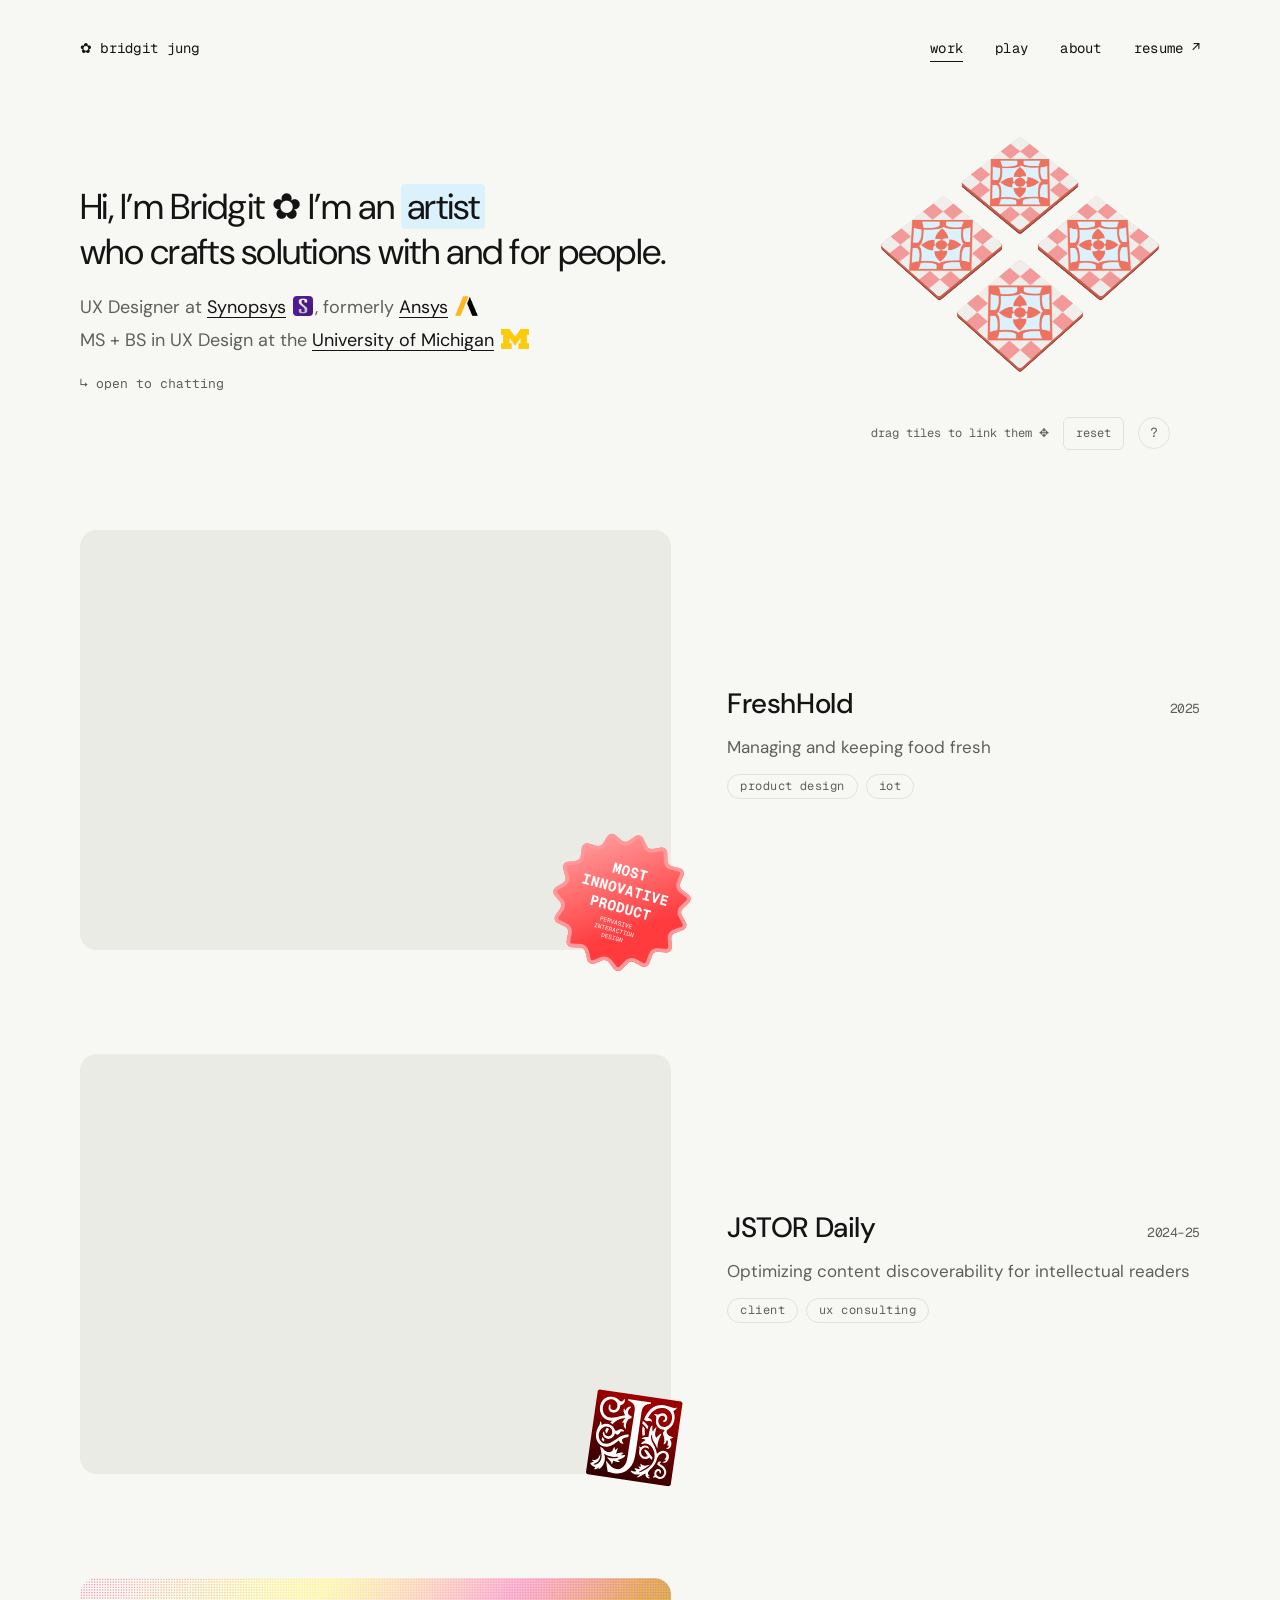
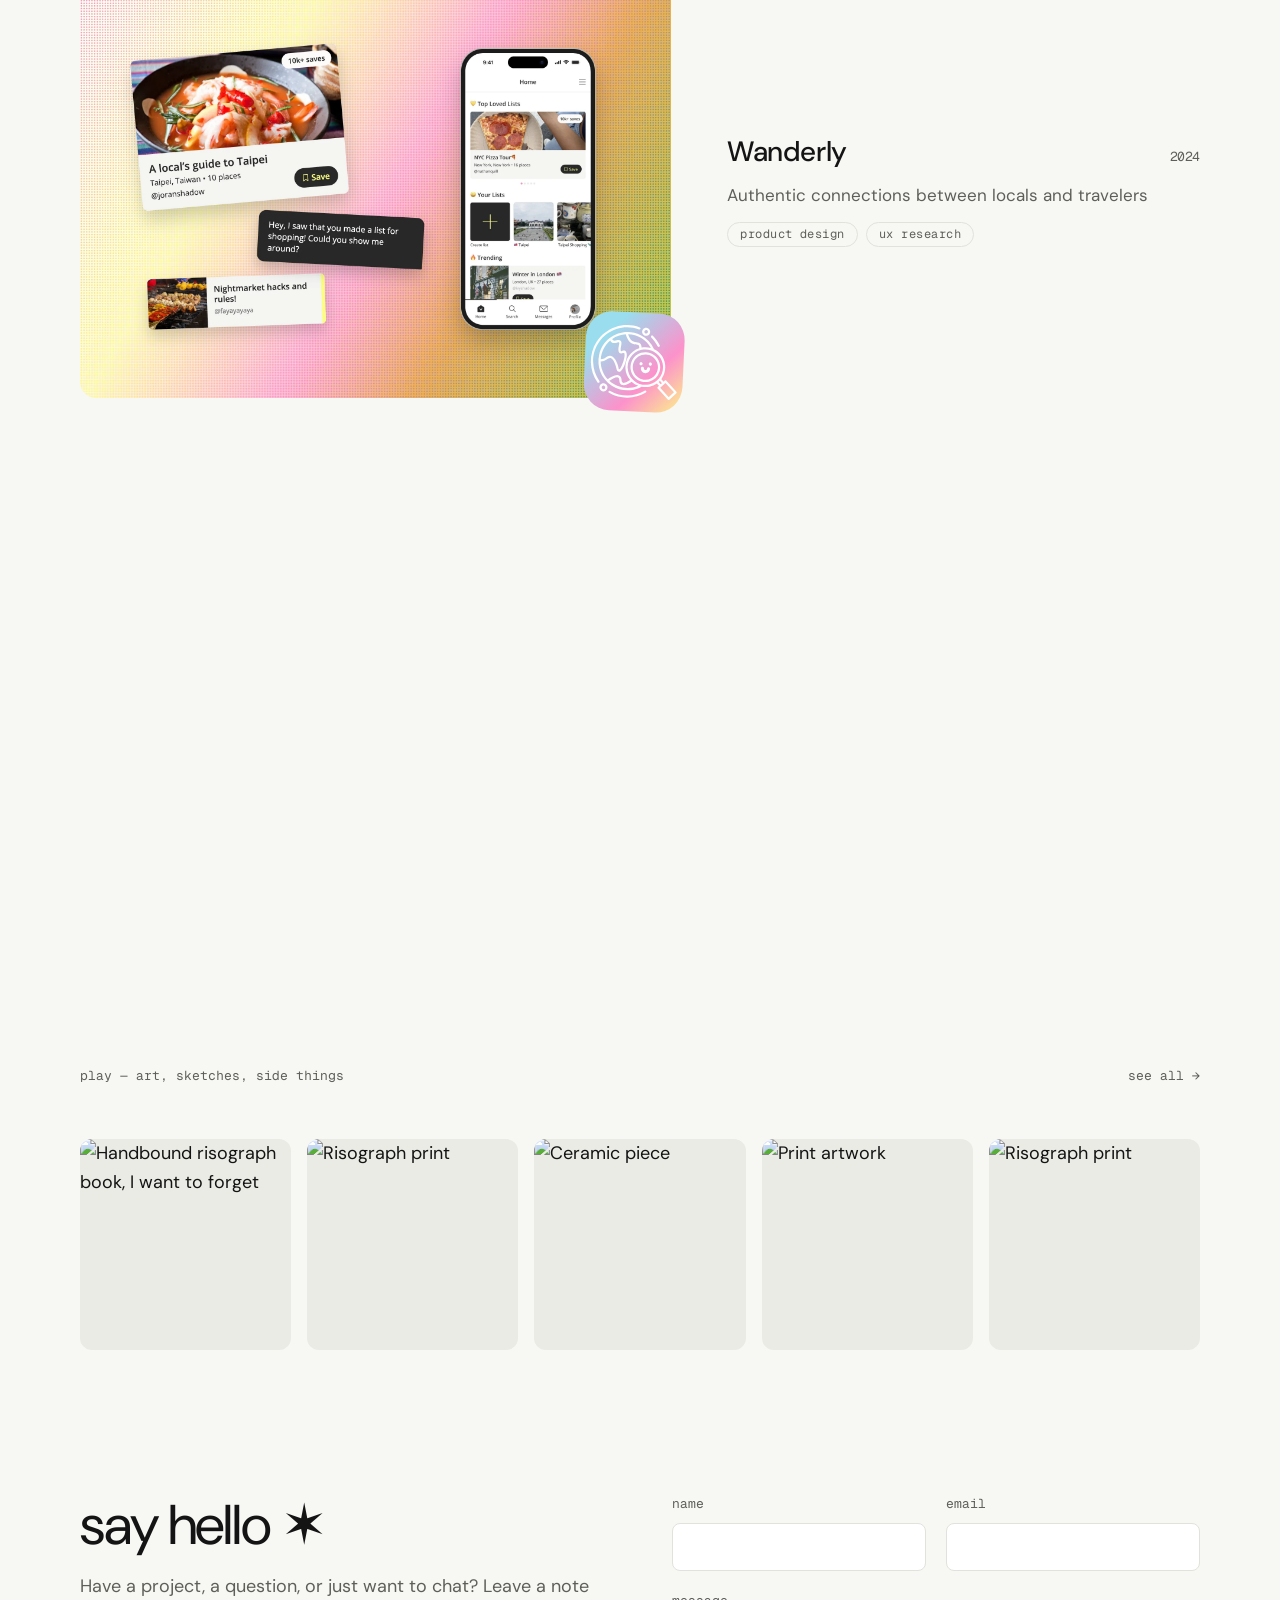
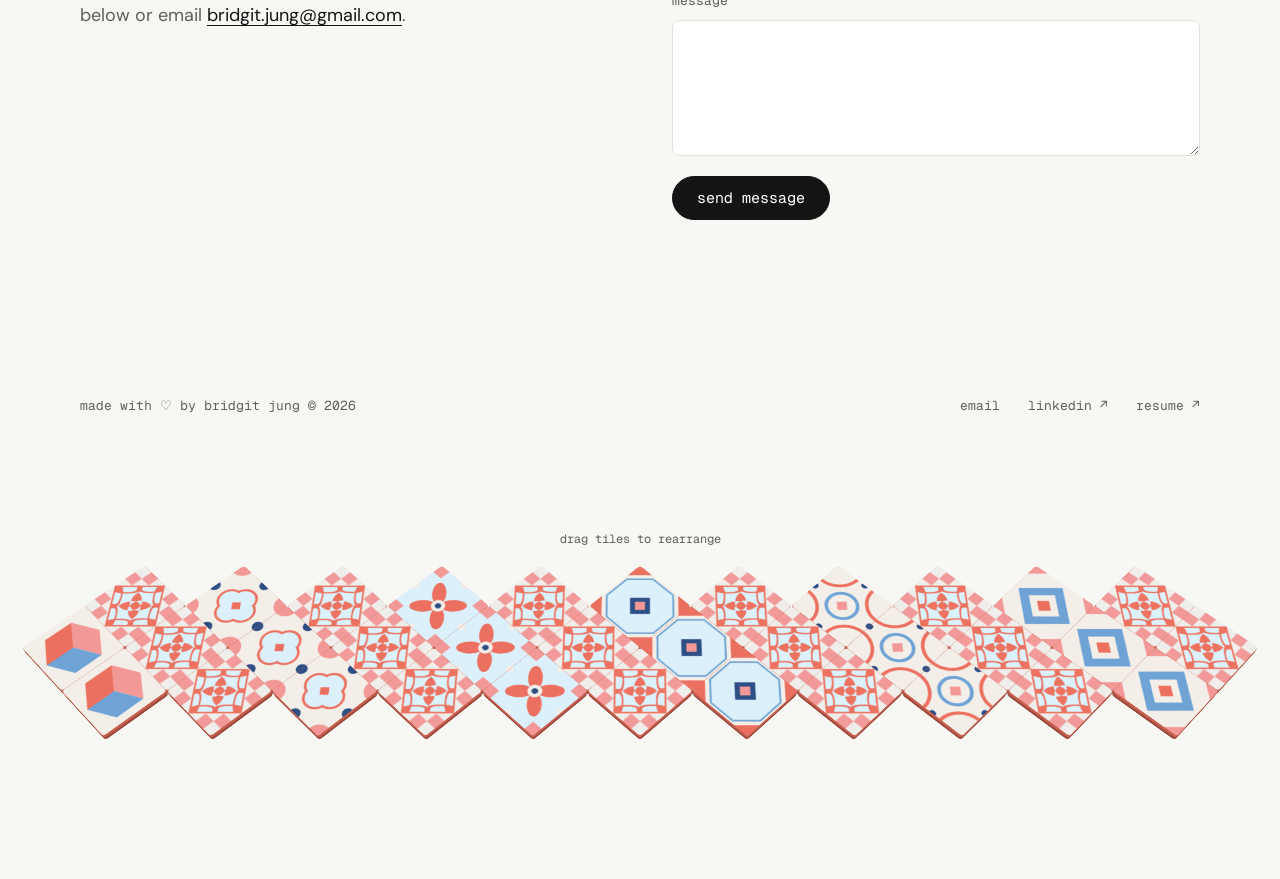
==== index.html @ f3e96038 "Put the name and role on one intro line Wider text column so "Hi, I'm Bridgit ✿ I'm a [role]" and th" ====
<!DOCTYPE html>
<html lang="en">
<head>
  <meta charset="UTF-8" />
  <meta name="viewport" content="width=device-width, initial-scale=1.0" />
  <title>bridgit jung ✶⋆.˚</title>
  <meta name="description" content="Portfolio of Bridgit Jung, a product designer crafting solutions with and for people. Currently a UX Designer at Synopsys." />
  <link rel="preconnect" href="https://fonts.googleapis.com" />
  <link rel="preconnect" href="https://fonts.gstatic.com" crossorigin />
  <link href="https://fonts.googleapis.com/css2?family=DM+Sans:wght@400;500;700&family=Geist+Mono:wght@400;600&display=swap" rel="stylesheet" />
  <link rel="stylesheet" href="css/style.css" />
  <link rel="icon" type="image/png" href="assets/tiles/logo-tile.png" />
  <link rel="apple-touch-icon" href="assets/brand/apple-touch-icon.png" />
  <link rel="canonical" href="https://bridgitjung.me/" />
  <meta name="author" content="Bridgit Jung" />
  <meta property="og:type" content="website" />
  <meta property="og:site_name" content="Bridgit Jung" />
  <meta property="og:title" content="bridgit jung ✶⋆.˚" />
  <meta property="og:description" content="Portfolio of Bridgit Jung, a product designer crafting solutions with and for people. Currently a UX Designer at Synopsys." />
  <meta property="og:url" content="https://bridgitjung.me/" />
  <meta property="og:image" content="https://bridgitjung.me/assets/brand/og-image.png" />
  <meta property="og:image:width" content="1200" />
  <meta property="og:image:height" content="630" />
  <meta property="og:image:alt" content="bridgit jung — product designer crafting solutions with and for people" />
  <meta name="twitter:card" content="summary_large_image" />
  <meta name="twitter:title" content="bridgit jung ✶⋆.˚" />
  <meta name="twitter:description" content="Portfolio of Bridgit Jung, a product designer crafting solutions with and for people. Currently a UX Designer at Synopsys." />
  <meta name="twitter:image" content="https://bridgitjung.me/assets/brand/og-image.png" />
  <script type="application/ld+json">
  {"@context":"https://schema.org","@type":"Person","name":"Bridgit Jung","url":"https://bridgitjung.me/","jobTitle":"UX Designer","worksFor":{"@type":"Organization","name":"Synopsys"},"alumniOf":{"@type":"CollegeOrUniversity","name":"University of Michigan School of Information"},"image":"https://bridgitjung.me/assets/brand/og-image.png","sameAs":["https://www.linkedin.com/in/bridgit-jung"]}
  </script>
</head>
<body>

  <header class="topbar">
    <a class="brand" href="index.html" aria-label="bridgit jung, home">
      <span aria-hidden="true">✿</span>
      <span>bridgit jung</span>
    </a>
    <nav class="topnav" aria-label="Main">
      <a href="index.html" aria-current="page">work</a>
      <a href="art.html">play</a>
      <a href="about.html">about</a>
      <a href="https://drive.google.com/file/d/1Nah2J1dNrO1BNFZ-xkhOoM-00jr4Ef2p/view?usp=sharing" target="_blank" rel="noopener">resume ↗</a>
    </nav>
  </header>

  <main id="top">
    <!-- Hero -->
    <header class="hero">
      <div class="hero-text">
        <h1 class="hero-intro">Hi, I’m Bridgit <span aria-hidden="true">✿</span> <br class="br-narrow" />I’m <span class="role-article" aria-hidden="true">a</span> <mark class="role" aria-hidden="true" data-roles="product designer|artist|systems thinker|collaborator|problem solver"><span class="role-word">product designer</span></mark><span class="sr-only">a product designer, artist, systems thinker, collaborator and problem solver</span><br />who crafts solutions with and for people.</h1>
        <ul class="hero-meta">
          <li>UX Designer at <a href="https://www.synopsys.com/" target="_blank" rel="noopener">Synopsys</a> <img class="logo" src="assets/logos/synopsys.png" alt="" width="20" height="20" />, <span class="nowrap">formerly <a href="https://www.ansys.com/" target="_blank" rel="noopener">Ansys</a> <img class="logo" src="assets/logos/ansys.png" alt="" width="23" height="20" /></span></li>
          <li>MS + BS in UX Design at the <a href="https://www.si.umich.edu/" target="_blank" rel="noopener">University of Michigan</a> <img class="logo" src="assets/logos/umich.png" alt="" width="28" height="20" /></li>
        </ul>
        <p class="hero-status">↳ open to chatting</p>
      </div>
      <div class="tile-play"></div>
    </header>

    <!-- Projects -->
    <section class="projects" aria-label="Selected work">

      <article class="project">
        <div class="project-figure">
        <a class="project-media" href="freshhold.html">
          <video src="assets/freshhold/freshholdcover.mp4" autoplay loop muted playsinline aria-label="FreshHold smart container with a touchscreen display"></video>
        </a>
        <img class="sticker sticker-br sticker-lg" style="--rot: 8deg" src="assets/stickers/sticker-freshhold.svg" alt="Most Innovative Product — Pervasive Interaction Design award badge" loading="lazy" />
        </div>
        <div class="project-info">
          <h2><a class="accent" href="freshhold.html">FreshHold</a> <span class="year">2025</span></h2>
          <p>Managing and keeping food fresh</p>
          <ul class="tags">
            <li>Product Design</li>
            <li>IoT</li>
          </ul>
        </div>
      </article>

      <article class="project">
        <div class="project-figure">
        <a class="project-media" href="jstor.html">
          <video src="assets/jstor/jstorcover.mp4" autoplay loop muted playsinline aria-label="JSTOR Daily redesign shown in a browser window"></video>
        </a>
        <img class="sticker sticker-br" style="--rot: -8deg" src="assets/stickers/sticker-jstor.svg" alt="JSTOR ornamental J logo" loading="lazy" />
        </div>
        <div class="project-info">
          <h2><a class="accent" href="jstor.html">JSTOR Daily</a> <span class="year">2024–25</span></h2>
          <p>Optimizing content discoverability for intellectual readers</p>
          <ul class="tags">
            <li>Client</li>
            <li>UX Consulting</li>
          </ul>
        </div>
      </article>

      <article class="project">
        <div class="project-figure">
        <a class="project-media" href="wanderly.html">
          <img src="assets/wanderly/wanderly-cover.webp" alt="Wanderly list card, message, and travel tip beside the app's home screen" loading="lazy" />
        </a>
        <img class="sticker sticker-br" style="--rot: -7deg" src="assets/stickers/sticker-wanderly.svg" alt="Wanderly globe and magnifier logo sticker" loading="lazy" />
        </div>
        <div class="project-info">
          <h2><a class="accent" href="wanderly.html">Wanderly</a> <span class="year">2024</span></h2>
          <p>Authentic connections between locals and travelers</p>
          <ul class="tags">
            <li>Product Design</li>
            <li>UX Research</li>
          </ul>
        </div>
      </article>

      <article class="project">
        <div class="project-figure">
          <div class="project-media static">
            <video src="assets/discovery/discoverycover.mp4" autoplay loop muted playsinline aria-label="Blurred preview of Ansys Discovery work in progress, showing a 3D part in the modeling workspace"></video>
          </div>
          <img class="sticker sticker-br" style="--rot: -6deg" src="assets/stickers/ansys-discovery-logo.png" alt="Ansys Discovery logo" loading="lazy" />
        </div>
        <div class="project-info">
          <h2>Ansys Discovery <span class="year">ongoing</span></h2>
          <p>Work in progress</p>
          <ul class="tags">
            <li>Enterprise Software</li>
            <li>UX Design</li>
          </ul>
        </div>
      </article>

    </section>

    <!-- Play -->
    <section class="play-strip" aria-label="Play">
      <div class="section-label"><span>play — art, sketches, side things</span><a href="art.html">see all →</a></div>
      <div class="play-grid">
        <a href="art.html"><img src="https://framerusercontent.com/images/RUN0QX4V3V48R9xVAvgjMKW0.jpg?width=600" alt="Handbound risograph book, I want to forget" loading="lazy" /></a>
        <a href="art.html"><img src="https://framerusercontent.com/images/zewILJ3ErnZmswTleV10Zdttts.jpg?width=600" alt="Risograph print" loading="lazy" /></a>
        <a href="art.html"><img src="https://framerusercontent.com/images/HawdXrf36toVXe4uwcaDJMqe4.jpg?width=600" alt="Ceramic piece" loading="lazy" /></a>
        <a href="art.html"><img src="https://framerusercontent.com/images/3LRQ6t9y2aapGHGicwl1HkG38.jpg?width=600" alt="Print artwork" loading="lazy" /></a>
        <a href="art.html"><img src="https://framerusercontent.com/images/QD5bG6ibtIuneo3hWh0TrEDIcA.jpg?width=600" alt="Risograph print" loading="lazy" /></a>
      </div>
    </section>

    <!-- Contact -->
    <section class="contact" id="contact" aria-label="Contact">
      <h2 class="contact-title accent">say hello ✶</h2>
      <p class="contact-sub">Have a project, a question, or just want to chat? Leave a note below or email <a class="accent" href="mailto:bridgit.jung@gmail.com">bridgit.jung@gmail.com</a>.</p>
      <form id="contact-form" novalidate>
        <div class="field-row">
          <label>
            name
            <input type="text" name="name" required autocomplete="name" />
          </label>
          <label>
            email
            <input type="email" name="email" required autocomplete="email" />
          </label>
        </div>
        <label>
          message
          <textarea name="message" rows="5" required></textarea>
        </label>
        <button type="submit" id="contact-submit">send message</button>
        <p class="form-status" id="form-status" role="status" aria-live="polite"></p>
      </form>
    </section>

    <footer class="site-footer">
      <p>made with ♡ by bridgit jung © 2026</p>
      <p class="footer-links"><a href="mailto:bridgit.jung@gmail.com">email</a><a href="https://www.linkedin.com/in/bridgit-jung" target="_blank" rel="noopener">linkedin ↗</a><a href="https://drive.google.com/file/d/1Nah2J1dNrO1BNFZ-xkhOoM-00jr4Ef2p/view?usp=sharing" target="_blank" rel="noopener">resume ↗</a></p>
    </footer>
  </main>

  <div class="tile-floor" aria-hidden="true"></div>

  <script src="js/config.js"></script>
  <script src="js/reveal.js"></script>
  <script src="js/main.js"></script>
  <script src="js/backtotop.js"></script>
  <script src="js/navline.js"></script>
  <script src="js/tiles.js"></script>
  <script defer src="/_vercel/insights/script.js"></script>
</body>
</html>
---- css/style.css ----
/* ---- tokens ---- */
:root {
  --bg: #f7f7f4;
  --text: #141414;
  --muted: #5f5f5a;
  --line: #e2e2dc;
  --card: #ebebe5;
  --accent: #dbf2fc;      /* highlight fill */
  --coral: #ec7060;
  --coral-dk: #c9604f;
  --coral-dkr: #9e4a3e;
  --mono: "Geist Mono", ui-monospace, monospace;
  --sans: "DM Sans", system-ui, sans-serif;
  --page: 1200px;
}

* { box-sizing: border-box; }

html { scroll-behavior: smooth; }
@media (prefers-reduced-motion: reduce) {
  html { scroll-behavior: auto; }
  .reveal { transition: none !important; transform: none !important; opacity: 1 !important; }
  body, .sticker.pop { animation: none !important; }
  .tile-btn, .floor-btn, .floor-btn img { transition: none !important; }
}

@keyframes page-fade-in { from { opacity: 0; } to { opacity: 1; } }

body {
  margin: 0;
  position: relative;
  animation: page-fade-in 0.6s ease;
  background: var(--bg);
  color: var(--text);
  font-family: var(--sans);
  font-size: 18px;
  line-height: 1.6;
  -webkit-font-smoothing: antialiased;
  overflow-x: hidden;
}

a { color: inherit; text-decoration: none; }
a:hover { opacity: 0.65; }
.accent { color: var(--text); }
a.accent { text-decoration: underline; text-decoration-thickness: 1px; text-underline-offset: 4px; }
.semibold { font-weight: 600; }
.sparkle { color: var(--muted); }
mark { background: var(--accent); color: var(--text); padding: 0 6px; border-radius: 4px; }

:focus-visible {
  outline: 2px solid var(--coral-dk);
  outline-offset: 3px;
  border-radius: 2px;
}

/* ---- top bar ---- */
.topbar {
  max-width: var(--page);
  margin: 0 auto;
  padding: 0 40px;
  min-height: 96px;
  display: flex;
  align-items: center;
  justify-content: space-between;
  gap: 16px 32px;
  flex-wrap: wrap;
  font-family: var(--mono);
  font-size: 14px;
  letter-spacing: 0.02em;
  position: relative;
  z-index: 10;
}
.brand { display: flex; align-items: center; gap: 8px; }
.brand:hover { opacity: 1; }
.topnav { display: flex; gap: 32px; flex-wrap: wrap; position: relative; }
.topnav a[aria-current="page"] { text-decoration: underline; text-underline-offset: 4px; }
/* js/navline.js swaps the underline for a line that slides between pages */
.topnav.has-line a[aria-current="page"] { text-decoration: none; }
.nav-line { position: absolute; left: 0; top: 0; height: 1px; background: currentColor; pointer-events: none; }
.nav-line.slide { transition: transform 0.5s cubic-bezier(0.65, 0, 0.35, 1), width 0.5s cubic-bezier(0.65, 0, 0.35, 1); }

/* ---- layout ---- */
main {
  max-width: var(--page);
  margin: 0 auto;
  padding: 0 40px;
}

.section-label {
  display: flex;
  justify-content: space-between;
  align-items: baseline;
  gap: 16px;
  padding-bottom: 20px;
  font-family: var(--mono);
  font-size: 13px;
  color: var(--muted);
}

/* ---- hero ---- */
.hero {
  padding: 32px 0 56px;
  display: flex;
  align-items: center;
  justify-content: space-between;
  gap: 48px;
}
.hero-text { display: flex; flex-direction: column; gap: 20px; max-width: 720px; }
/* break the intro after the name only where its first line can't fit */
.br-narrow { display: none; }
@media (max-width: 1240px) { .br-narrow { display: inline; } }
.hero-intro {
  margin: 0;
  font-size: 36px;
  line-height: 1.25;
  font-weight: 400;
  letter-spacing: -0.02em;
}
/* rotating role in the intro (js/main.js) */
.hero-intro .role {
  display: inline-block;
  white-space: nowrap;
  vertical-align: bottom;
  transition: width 0.35s ease;
}
.role-word { display: inline-block; transition: opacity 0.25s ease, transform 0.25s ease; }
.role-word.out { opacity: 0; transform: translateY(-0.3em); }
.role-word.in { opacity: 0; transform: translateY(0.3em); transition: none; }
.sr-only {
  position: absolute;
  width: 1px;
  height: 1px;
  margin: -1px;
  overflow: hidden;
  clip: rect(0 0 0 0);
  white-space: nowrap;
}
.hero-meta { list-style: none; margin: 0; padding: 0; display: flex; flex-direction: column; gap: 6px; font-size: 18px; line-height: 1.5; color: var(--muted); }
.hero-meta .logo { display: inline-block; height: 20px; width: auto; vertical-align: -3px; margin: 0 2px; }
.hero-meta img[src*="synopsys"] { border-radius: 4px; }
.hero-meta .nowrap { white-space: nowrap; }
.hero-meta a { color: var(--text); text-decoration: underline; text-decoration-thickness: 1px; text-underline-offset: 4px; }
.hero-status { margin: 0; font-family: var(--mono); font-size: 13px; color: var(--muted); }

/* ---- projects ---- */
.projects {
  padding-top: 24px;
  display: grid;
  grid-template-columns: 1fr;
  gap: 104px;
}
/* each case study owns a full row: cover on the left, text alongside it */
.project {
  display: grid;
  grid-template-columns: minmax(0, 1.25fr) minmax(0, 1fr);
  gap: 56px;
  align-items: center;
}
.project-figure { position: relative; }
.project-media {
  display: block;
  border-radius: 16px;
  overflow: hidden;
  background: var(--card);
  /* clip-path, not just overflow, so the video layer can't bleed black edges during the hover zoom */
  clip-path: inset(0 round 16px);
  transition: transform 0.35s ease;
}
.project-media:hover { transform: scale(1.02); opacity: 1; }
.project-media img,
.project-media video {
  display: block;
  width: 100%;
  aspect-ratio: 674 / 479;
  object-fit: cover;
  background: var(--card);
}
.project-info { display: flex; flex-direction: column; gap: 8px; }
.project-info h2 {
  margin: 0;
  display: flex;
  justify-content: space-between;
  align-items: baseline;
  gap: 16px;
  font-size: 28px;
  font-weight: 500;
  letter-spacing: -0.015em;
}
.project-info h2 a.accent { color: var(--text); text-decoration: none; }
.project-info h2 a.accent:hover { text-decoration: underline; }
.year { font-family: var(--mono); font-size: 13px; font-weight: 400; color: var(--muted); }
.project-info p { margin: 0; font-size: 17px; color: var(--muted); }

.tags {
  list-style: none;
  display: flex;
  flex-wrap: wrap;
  gap: 8px;
  margin: 4px 0 0;
  padding: 0;
  font-family: var(--mono);
  font-size: 12px;
  letter-spacing: 0.04em;
  color: var(--muted);
  text-transform: lowercase;
}
.tags li { border: 1px solid var(--line); border-radius: 24px; padding: 2px 12px; white-space: nowrap; }

/* cover without a case study link (Ansys Discovery) */
.project-media.static:hover { transform: none; }

/* ---- play strip (home) ---- */
.play-strip { padding-top: 144px; display: flex; flex-direction: column; gap: 32px; }
.play-grid { display: grid; grid-template-columns: repeat(5, minmax(0, 1fr)); gap: 16px; }
.play-grid a { display: block; border-radius: 12px; overflow: hidden; background: var(--card); }
.play-grid img { display: block; width: 100%; aspect-ratio: 1 / 1; object-fit: cover; transition: transform 0.35s ease; }
.play-grid a:hover { opacity: 1; }
.play-grid a:hover img { transform: scale(1.05); }

/* ---- contact ---- */
.contact {
  margin-top: 144px;
  display: grid;
  grid-template-columns: minmax(0, 1fr) minmax(0, 1fr);
  grid-template-rows: auto 1fr;
  gap: 16px 64px;
  align-items: start;
}
.contact-title { margin: 0; font-size: 56px; font-weight: 400; letter-spacing: -0.02em; line-height: 1.1; }
.contact-title.accent { color: var(--text); }
.contact-sub { margin: 0; color: var(--muted); }
.contact-sub a { color: var(--text); }
#contact-form { grid-column: 2; grid-row: 1 / span 2; }
#contact-form label {
  display: flex;
  flex-direction: column;
  gap: 8px;
  font-family: var(--mono);
  font-size: 13px;
  color: var(--muted);
  margin-bottom: 20px;
  flex: 1;
}
.field-row { display: flex; gap: 20px; flex-wrap: wrap; }
#contact-form input,
#contact-form textarea {
  background: #fff;
  border: 1px solid var(--line);
  border-radius: 8px;
  color: var(--text);
  font-family: var(--sans);
  font-size: 17px;
  padding: 12px 14px;
  transition: border-color 0.2s ease;
}
#contact-form input:focus,
#contact-form textarea:focus { outline: none; border-color: var(--coral-dk); }
#contact-form textarea { resize: vertical; }
#contact-submit {
  font-family: var(--mono);
  font-size: 15px;
  color: #fff;
  background: var(--text);
  border: 1px solid var(--text);
  border-radius: 24px;
  padding: 10px 24px;
  min-height: 44px;
  cursor: pointer;
  transition: background 0.2s ease, color 0.2s ease;
}
#contact-submit:hover:not(:disabled) { background: transparent; color: var(--text); }
#contact-submit:disabled { opacity: 0.6; cursor: wait; }
.form-status { font-family: var(--mono); font-size: 14px; min-height: 1.4em; margin: 16px 0 0; }
.form-status.ok { color: #2f7a4f; }
.form-status.err { color: #b3261e; }

/* ---- footer ---- */
.site-footer {
  margin-top: 120px;
  padding: 20px 0 40px;
  display: flex;
  justify-content: space-between;
  gap: 12px 28px;
  flex-wrap: wrap;
  font-family: var(--mono);
  font-size: 13px;
  color: var(--muted);
}
.site-footer p { margin: 0; }
.footer-links { display: flex; gap: 28px; }

/* ---- slide-up reveal ---- */
.reveal { opacity: 0; transform: translateY(24px); }
.reveal.in { opacity: 1; transform: none; transition: opacity 0.8s ease, transform 0.8s ease; }

/* ================= tiles ================= */
/* draggable hero tiles */
.tile-play { flex-shrink: 0; width: 360px; display: flex; flex-direction: column; align-items: center; gap: 16px; }
.tile-stage-wrap { width: 500px; height: 500px; position: relative; }
.tile-stage { position: absolute; left: 0; top: 0; width: 500px; height: 500px; perspective: 1600px; transform-origin: 0 0; }
.tile-plane {
  position: absolute;
  left: 130px;
  top: 130px;
  width: 240px;
  height: 240px;
  transform-style: preserve-3d;
  transform: rotateX(34deg) rotateZ(45deg);
}
.tile-btn, .floor-btn {
  position: absolute;
  left: 0;
  top: 0;
  padding: 0;
  border: 0;
  background: transparent;
  touch-action: none;
  transform-style: preserve-3d;
  cursor: grab;
}
.tile-btn { width: 120px; height: 120px; transition: transform 0.35s cubic-bezier(0.34, 1.3, 0.64, 1); }
.tile-btn.dragging { transition: none; cursor: grabbing; }
.tile-layer { position: absolute; inset: 0; border-radius: 4px; background: var(--coral-dk); }
.tile-layer.dk { background: var(--coral-dkr); }
.tile-face { position: absolute; inset: 0; width: 100%; height: 100%; display: block; border-radius: 4px; pointer-events: none; }
.tile-ghost {
  position: absolute;
  left: 0;
  top: 0;
  width: 120px;
  height: 120px;
  border: 2px dashed var(--coral);
  border-radius: 4px;
  background: rgba(236, 112, 96, 0.08);
  display: none;
}
.tile-ghost.on { display: block; }
.tile-hint { display: flex; gap: 14px; align-items: center; white-space: nowrap; font-family: var(--mono); font-size: 12px; color: var(--muted); }
.tile-reset {
  font: inherit;
  color: inherit;
  background: transparent;
  border: 1px solid var(--line);
  border-radius: 6px;
  padding: 6px 12px;
  min-height: 32px;
  cursor: pointer;
}

.tile-hint { position: relative; }
.tile-info-btn {
  display: inline-flex;
  align-items: center;
  justify-content: center;
  width: 32px;
  height: 32px;
  padding: 0;
  font: inherit;
  font-size: 13px;
  color: inherit;
  background: transparent;
  border: 1px solid var(--line);
  border-radius: 50%;
  cursor: pointer;
}
.tile-info-btn:hover,
.tile-info-btn[aria-expanded="true"] { color: var(--text); border-color: var(--text); }
.tile-info {
  position: absolute;
  right: -8px;
  top: calc(100% + 12px);
  z-index: 20;
  white-space: normal;
  width: min(360px, calc(100vw - 40px));
  padding: 20px 22px;
  border-radius: 14px;
  background: #fff;
  border: 1px solid var(--line);
  box-shadow: 0 12px 32px rgba(0, 0, 0, 0.08);
  font-family: var(--sans);
  font-size: 14px;
  line-height: 1.6;
  color: var(--text);
}
.tile-info[hidden] { display: none; }
.tile-info p { margin: 10px 0 0; }
.tile-info-fig { margin: 12px 0 0; }
.tile-info-fig img { display: block; width: 100%; height: auto; border-radius: 8px; }
.tile-info-fig figcaption { margin-top: 6px; font-family: var(--mono); font-size: 11px; color: var(--muted); }
.tile-info mark { padding: 0 4px; border-radius: 3px; }
.tile-info-kicker { font-family: var(--mono); font-size: 12px; color: var(--muted); }

/* tile band at the bottom of every page */
.tile-floor { position: relative; margin-top: 24px; height: 280px; overflow: hidden; }
.floor-stage {
  position: absolute;
  left: 50%;
  top: 50px;
  width: 1440px;
  height: 280px;
  margin-left: -720px;
  perspective: 1600px;
  transform-origin: 50% 0;
}
.floor-plane { position: absolute; left: 50%; top: 90px; width: 0; height: 0; transform-style: preserve-3d; transform: rotateX(34deg) rotateZ(45deg); }
.floor-btn { width: 80px; height: 80px; left: -40px; top: -40px; transition: transform 0.25s cubic-bezier(0.34, 1.4, 0.64, 1); }
.floor-btn img { transition: transform 0.3s ease, box-shadow 0.2s ease; }
.floor-btn.dragging img { box-shadow: 0 0 0 3px #2d4f86; }
.floor-btn.over img { box-shadow: 0 0 0 3px var(--coral); }
.floor-btn.picked img { box-shadow: 0 0 0 3px var(--coral-dkr); }
.tile-confetti { position: absolute; pointer-events: none; }
.floor-hint {
  position: absolute;
  left: 50%;
  top: 50px; /* moves with the stage, so hint-to-tiles spacing is unchanged */
  transform: translateX(-50%);
  font-family: var(--mono);
  font-size: 12px;
  color: var(--muted);
  white-space: nowrap;
  pointer-events: none;
}

/* ================= case study & inner pages ================= */
main.cs { max-width: var(--page); }

.back-link { font-family: var(--mono); font-size: 13px; color: var(--muted); display: inline-block; margin: 48px 0 32px; }

.cs-cover { border-radius: 16px; overflow: hidden; clip-path: inset(0 round 16px); margin-bottom: 48px; background: var(--card); }
.cs-cover img,
.cs-cover video { display: block; width: 100%; height: auto; background: var(--card); }

.cs-header { padding-top: 24px; }
.cs-header h1 {
  font-size: clamp(36px, 5vw, 64px);
  font-weight: 400;
  letter-spacing: -0.03em;
  line-height: 1.08;
  margin: 0 0 16px;
}
.cs-header > p { color: var(--muted); font-size: 20px; }
.cs-kicker { font-family: var(--mono); font-size: 13px; color: var(--muted); margin: 0 0 12px; }
.cs-header .tags { margin: 20px 0 28px; }
.cs-meta {
  font-size: 16px;
  display: grid;
  grid-template-columns: repeat(auto-fit, minmax(180px, 1fr));
  gap: 16px 24px;
  margin: 0 0 24px;
  padding: 24px 0 0;
  list-style: none;
}
.cs-meta li { display: flex; flex-direction: column; gap: 6px; }
.cs-meta strong { font-family: var(--mono); font-size: 12px; font-weight: 400; color: var(--muted); letter-spacing: 0.04em; text-transform: lowercase; }

.cs section { margin-top: 56px; padding-top: 20px; }
.cs h2 {
  font-family: var(--mono);
  font-weight: 400;
  font-size: 13px;
  letter-spacing: 0.02em;
  text-transform: lowercase;
  color: var(--muted);
  margin: 0 0 28px;
}
.cs section > :nth-child(2) { margin-top: 0; }
@media (min-width: 1000px) {
  .cs section { display: grid; grid-template-columns: 220px minmax(0, 1fr); column-gap: 64px; }
  .cs section > * { grid-column: 2; }
  .cs section > h2 { grid-column: 1; grid-row: 1 / span 999; align-self: start; position: sticky; top: 32px; margin: 0; }
  .cs-header, .cs-header + p, .cs-outro { max-width: 900px; }
}
.cs h3 { font-size: 24px; font-weight: 500; letter-spacing: -0.015em; margin: 48px 0 12px; line-height: 1.3; }
.cs p { margin: 0 0 18px; line-height: 1.7; }
.cs ul { margin: 0 0 18px; padding-left: 22px; line-height: 1.7; }
.cs li { margin-bottom: 8px; }
.cs .lede { font-size: 28px; line-height: 1.4; letter-spacing: -0.015em; }
.cs .lede.accent { color: var(--text); }

.cs img.fig {
  display: block;
  width: 100%;
  height: auto;
  border-radius: 16px;
  margin: 32px 0 8px;
  background: transparent;
}
.cs .caption { font-family: var(--mono); font-size: 13px; color: var(--muted); margin: 0 0 24px; }

.fig-row { display: grid; grid-template-columns: 1fr 1fr; gap: 16px; margin: 24px 0; }
.fig-row img { width: 100%; height: auto; border-radius: 12px; display: block; background: transparent; }
.fig-row.thirds { grid-template-columns: repeat(3, 1fr); }
.fig-row.side-by-side { grid-template-columns: 1fr 1fr; }

.card { background: #fff; border: 1px solid var(--line); border-radius: 12px; padding: 20px 24px; margin: 20px 0; }
/* consecutive cards sit closer together than they do to surrounding text */
.card:has(+ .card) { margin-bottom: 10px; }
.card + .card { margin-top: 10px; }
.card .card-label {
  display: block;
  font-family: var(--mono);
  font-size: 12px;
  letter-spacing: 0.04em;
  text-transform: lowercase;
  color: var(--text);
  margin-bottom: 10px;
}
.card p:last-child, .card ul:last-child { margin-bottom: 0; }
.feature-grid { display: grid; grid-template-columns: 1fr 1fr; gap: 16px; margin: 24px 0; }
.feature-grid .card { margin: 0; }

.feature-row { display: grid; grid-template-columns: minmax(0, 320px) 1fr; gap: 40px; align-items: center; margin: 40px 0; }
.feature-row.flip { grid-template-columns: 1fr minmax(0, 320px); }
.feature-row.flip img { order: 2; }
.feature-row img { max-height: 400px; max-width: 100%; width: auto; height: auto; border-radius: 12px; display: block; margin-inline: auto; background: transparent; }
.feature-row .card-label { font-size: 13px; }
.feature-row p { margin: 0; }

.embed { position: relative; width: 100%; aspect-ratio: 16 / 10; border-radius: 12px; overflow: hidden; background: var(--card); margin: 24px 0; }
.embed iframe { position: absolute; inset: 0; width: 100%; height: 100%; border: 0; }

.cs-outro { font-family: var(--mono); font-size: 14px; color: var(--muted); margin-top: 48px; padding-top: 20px; }

.next-project {
  margin-top: 56px;
  padding: 40px 0;
  display: flex;
  justify-content: space-between;
  align-items: center;
  gap: 24px;
}
.next-project:hover { opacity: 1; }
.np-text { display: flex; flex-direction: column; gap: 8px; }
.np-label { font-family: var(--mono); font-size: 13px; color: var(--muted); }
.np-title { font-size: clamp(28px, 4vw, 40px); letter-spacing: -0.02em; line-height: 1.15; }
.np-sub { font-size: 17px; color: var(--muted); }
.np-arrow { font-size: 40px; transition: transform 0.25s ease; }
.next-project:hover .np-arrow { transform: translateX(8px); }
.next-project:hover .np-title { text-decoration: underline; text-underline-offset: 6px; text-decoration-thickness: 1px; }

.other-grid { display: grid; grid-template-columns: 1fr 1fr; gap: 24px; }
.other-card { display: block; }
.other-card img { width: 100%; height: auto; border-radius: 12px; display: block; background: transparent; }
.other-card span { display: inline-block; margin-top: 14px; font-size: 22px; font-weight: 500; }
.other-card:hover { opacity: 1; }
.other-card:hover span { text-decoration: underline; text-underline-offset: 4px; }

/* art page */
.art-grid { display: grid; grid-template-columns: repeat(3, 1fr); gap: 16px; margin: 24px 0; align-items: center; }
.art-grid img { width: 100%; height: auto; border-radius: 12px; display: block; background: transparent; }
.art-grid.wide { grid-template-columns: 1fr 1fr; }

/* page headings (play, about): same style as the play page design */
.page-title, .cs-header h1.page-title { font-size: 44px; font-weight: 400; letter-spacing: -0.02em; line-height: 1.2; margin: 0; }
.cs-header.page-head { padding-top: 72px; display: flex; flex-direction: column; gap: 16px; max-width: 720px; }
.cs-header.page-head > p { margin: 0; font-size: 20px; line-height: 1.6; }

/* about page */
.about-hero {
  padding-top: 72px;
  display: grid;
  grid-template-columns: 440px minmax(0, 1fr);
  gap: 48px 96px;
  align-items: start;
}
.about-portrait { width: 100%; height: auto; aspect-ratio: 440 / 560; object-fit: cover; object-position: 50% 70%; border-radius: 16px; display: block; background: var(--card); }

.about-intro { display: flex; flex-direction: column; gap: 24px; padding-top: 8px; }
.about-intro p { margin: 0; color: var(--muted); line-height: 1.7; }
.about-intro .about-lede { font-size: 24px; line-height: 1.5; color: var(--text); }
.about-intro a { color: var(--text); text-decoration: underline; text-decoration-thickness: 1px; text-underline-offset: 4px; }
.about-rows { list-style: none; margin: 0; padding: 0; }
.cs ul.about-rows { padding-left: 0; }
.about-rows li {
  display: grid;
  grid-template-columns: minmax(0, 1.3fr) minmax(0, 1fr) 180px;
  gap: 8px 24px;
  padding: 16px 0;
  margin: 0;
  font-size: 17px;
  line-height: 1.5;
}
.about-rows li:first-child { padding-top: 0; }
.about-rows .org { color: var(--muted); }
.about-rows .org a { text-decoration: underline; text-decoration-thickness: 1px; text-underline-offset: 4px; }
.about-rows .when { font-family: var(--mono); font-size: 13px; color: var(--muted); text-align: right; padding-top: 3px; }
.about-hello { margin-top: 72px; display: flex; justify-content: space-between; align-items: flex-end; gap: 16px 32px; flex-wrap: wrap; }
.about-hello a { font-size: 20px; text-decoration: underline; text-underline-offset: 6px; text-decoration-thickness: 1px; }
@media (max-width: 860px) {
  .about-hero { grid-template-columns: 1fr; padding-top: 32px; }
  .about-portrait { max-width: 360px; }
  .about-rows li { grid-template-columns: 1fr; gap: 2px; }
  .about-rows .when { text-align: left; padding-top: 4px; }
  .page-title, .cs-header h1.page-title { font-size: 36px; }
  .about-hello { margin-top: 48px; }
}

.exp-list { list-style: none; margin: 0 0 12px; padding: 0; }
.exp-list li {
  display: flex;
  flex-wrap: wrap;
  justify-content: space-between;
  gap: 4px 24px;
  padding: 14px 0;
  margin: 0;
}
.exp-list .role { font-weight: 500; }
.exp-list .role em { font-style: normal; font-weight: 400; color: var(--muted); }
.exp-list .role em a.accent { color: var(--muted); }
.exp-list .when { font-family: var(--mono); font-size: 13px; color: var(--muted); white-space: nowrap; padding-top: 3px; }
.cs section.flush { margin-top: 64px; }
.cs ul.tags, .cs ul.cs-meta, .cs ul.exp-list { padding-left: 0; }

/* ---- project cover stickers ---- */
.sticker {
  position: absolute;
  z-index: 2;
  width: clamp(80px, 20%, 130px);
  height: auto;
  transform: rotate(var(--rot, 0deg));
  transition: transform 0.25s ease;
}
@media (hover: hover) { .sticker:hover { transform: rotate(var(--rot, 0deg)) scale(1.12); } }
@keyframes sticker-pop {
  0% { transform: rotate(var(--rot, 0deg)) scale(1); }
  40% { transform: rotate(var(--rot, 0deg)) scale(1.15); }
  100% { transform: rotate(var(--rot, 0deg)) scale(1); }
}
.sticker.pop { animation: sticker-pop 0.4s ease; }
.sticker-br { right: -22px; bottom: -22px; }
.sticker-lg { width: clamp(100px, 26%, 160px); }
.sticker-br.sticker-lg { right: -28px; bottom: -28px; }

/* ---- image lightbox ---- */
.zoomable { cursor: zoom-in; }
.lightbox {
  position: fixed;
  inset: 0;
  z-index: 100;
  display: none;
  align-items: center;
  justify-content: center;
  padding: 28px;
  background: rgba(247, 247, 244, 0.96);
  cursor: zoom-out;
}
.lightbox.open { display: flex; }
.lightbox img { max-width: 100%; max-height: 100%; width: auto; height: auto; border-radius: 12px; box-shadow: 0 12px 48px rgba(0, 0, 0, 0.18); }
.lightbox-close {
  position: fixed;
  top: 14px;
  right: 18px;
  font-family: var(--mono);
  font-size: 16px;
  line-height: 1;
  color: var(--text);
  background: #fff;
  border: 1px solid var(--line);
  border-radius: 24px;
  padding: 10px 16px;
  cursor: pointer;
}

/* ---- table of contents (very wide screens only) ---- */
.toc {
  position: fixed;
  right: 40px;
  bottom: 96px;
  z-index: 20;
  max-width: 220px;
  font-family: var(--mono);
  font-size: 13px;
}
.toc ul { list-style: none; margin: 0; padding: 0; }
.toc li { margin: 6px 0; }
.toc a { color: var(--muted); display: block; }
.toc a::before { content: "– "; }
.toc a.active { color: var(--text); }
@media (max-width: 1699px) { .toc { display: none; } }

/* ---- back to top ---- */
.back-to-top {
  position: fixed;
  right: 24px;
  bottom: 24px;
  z-index: 40;
  display: flex;
  align-items: center;
  gap: 6px;
  height: 44px;
  padding: 0 18px;
  border: 1px solid var(--line);
  border-radius: 24px;
  background: #fff;
  font-family: var(--mono);
  font-size: 13px;
  color: var(--text);
  cursor: pointer;
  opacity: 0;
  transform: translateY(12px);
  pointer-events: none;
  transition: opacity 0.3s ease, transform 0.2s ease, border-color 0.2s ease;
}
.back-to-top.show { opacity: 1; transform: none; pointer-events: auto; }
.back-to-top:hover { border-color: var(--text); }

/* ================= responsive ================= */
@media (max-width: 860px) {
  .topbar { position: sticky; top: 0; background: var(--bg); }
  /* phones: hero tiles hidden; the tile band at the bottom stays */
  .tile-play { display: none; }
  body { font-size: 17px; }
  .topbar, main { padding: 0 20px; }
  .topbar { min-height: 80px; padding-top: 12px; padding-bottom: 12px; transition: min-height 0.25s ease, padding 0.25s ease, row-gap 0.25s ease; }
  /* once scrolled, the sticky bar slims down (class set in js/navline.js) */
  .topbar.scrolled { min-height: 0; padding-top: 6px; padding-bottom: 8px; row-gap: 4px; }
  .topnav { gap: 20px; }
  .hero { padding: 24px 0 48px; }
  .hero-intro { font-size: clamp(24px, 7.5vw, 28px); }
  .hero-meta { font-size: 16px; }
  .projects { gap: 56px; }
  .play-strip { padding-top: 96px; }
  .play-grid { grid-template-columns: repeat(3, minmax(0, 1fr)); }
  .play-grid a:nth-child(n + 4) { display: none; }
  .contact { grid-template-columns: 1fr; margin-top: 96px; }
  #contact-form { grid-column: auto; grid-row: auto; }
  .contact-title { font-size: 40px; }
  .cs section { margin-top: 32px; }
  .cs .lede { font-size: 22px; }
  .fig-row, .fig-row.thirds, .feature-grid { grid-template-columns: 1fr; }
  .fig-row.side-by-side { grid-template-columns: 1fr 1fr; }
  .feature-row, .feature-row.flip { grid-template-columns: 1fr; }
  .feature-row.flip img { order: 0; }
  .feature-row img { max-width: 320px; }
  .art-grid { gap: 10px; }
  .sticker { width: clamp(64px, 22%, 100px); }
  .sticker-br, .sticker-br.sticker-lg { right: -8px; bottom: -14px; }
  .project { grid-template-columns: 1fr; gap: 28px; }
  .project-info h2 { font-size: 24px; }
  .back-to-top { right: 16px; bottom: 16px; }
}
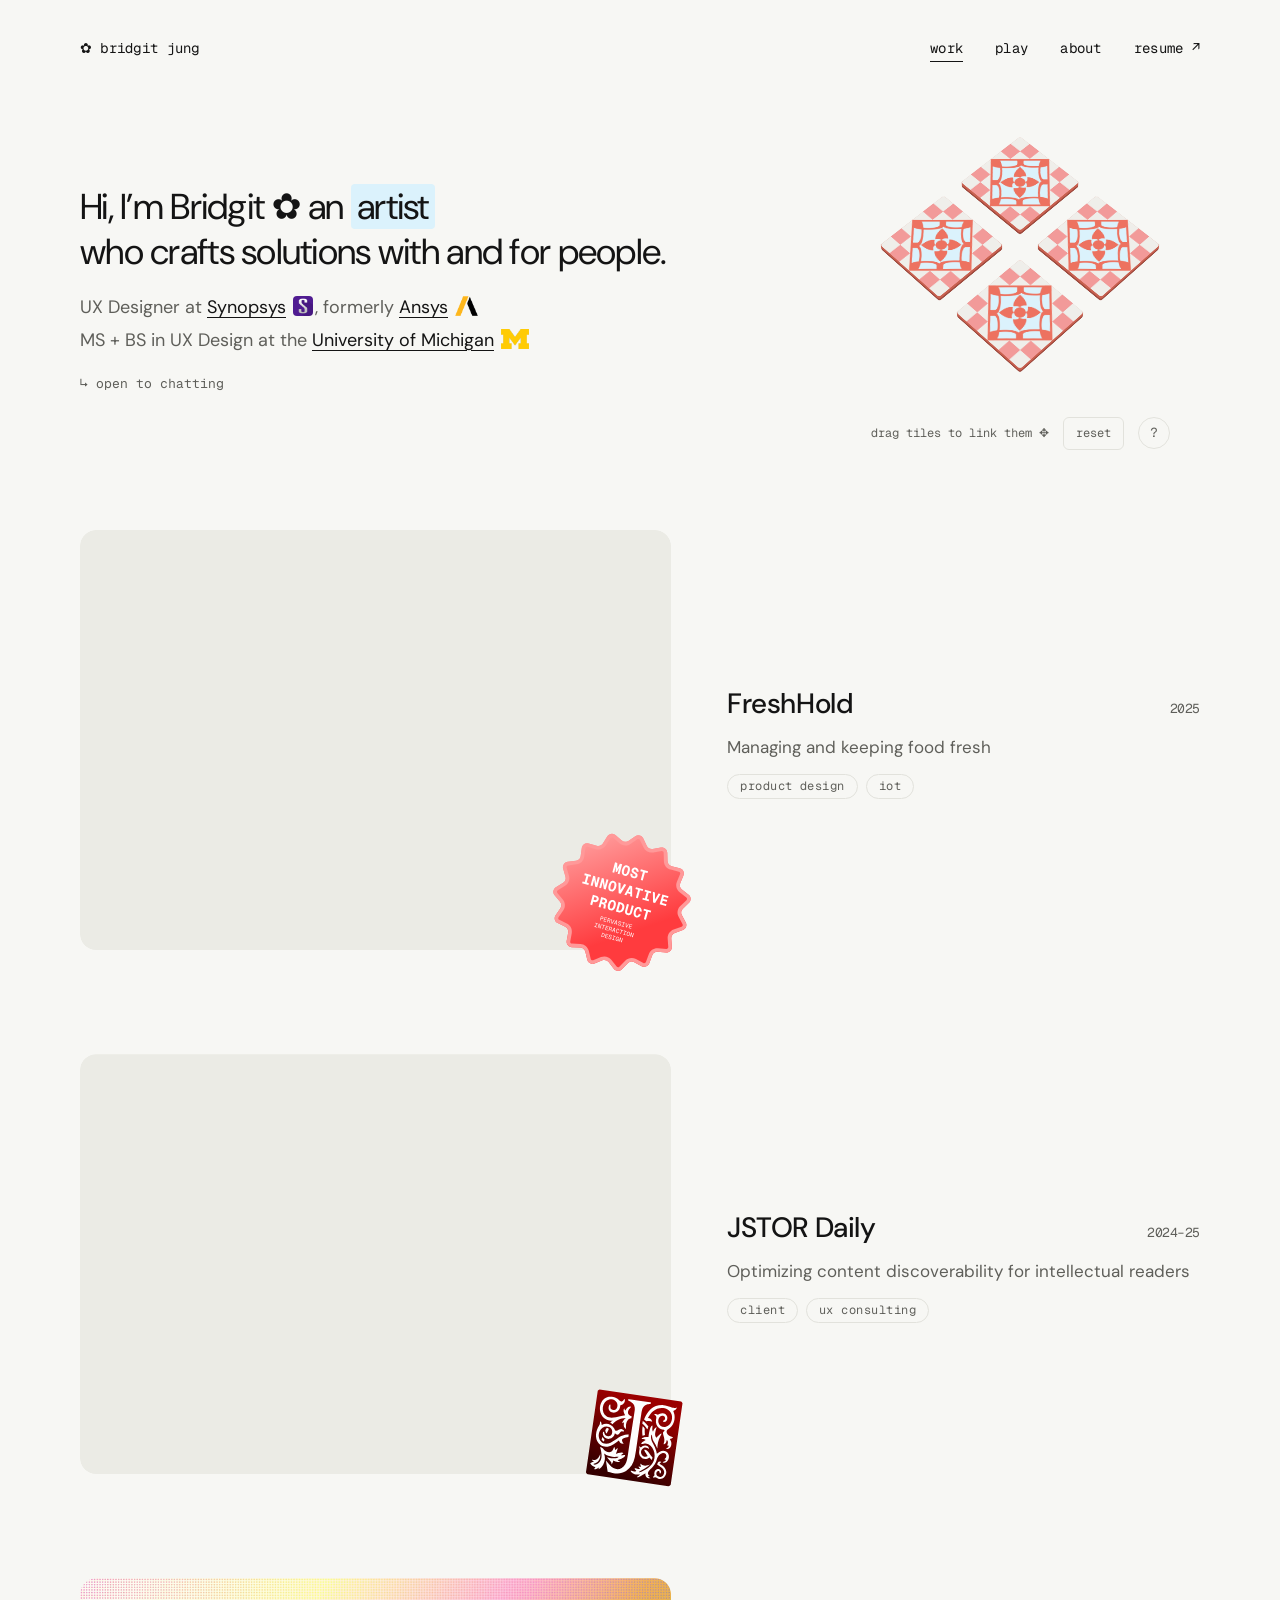
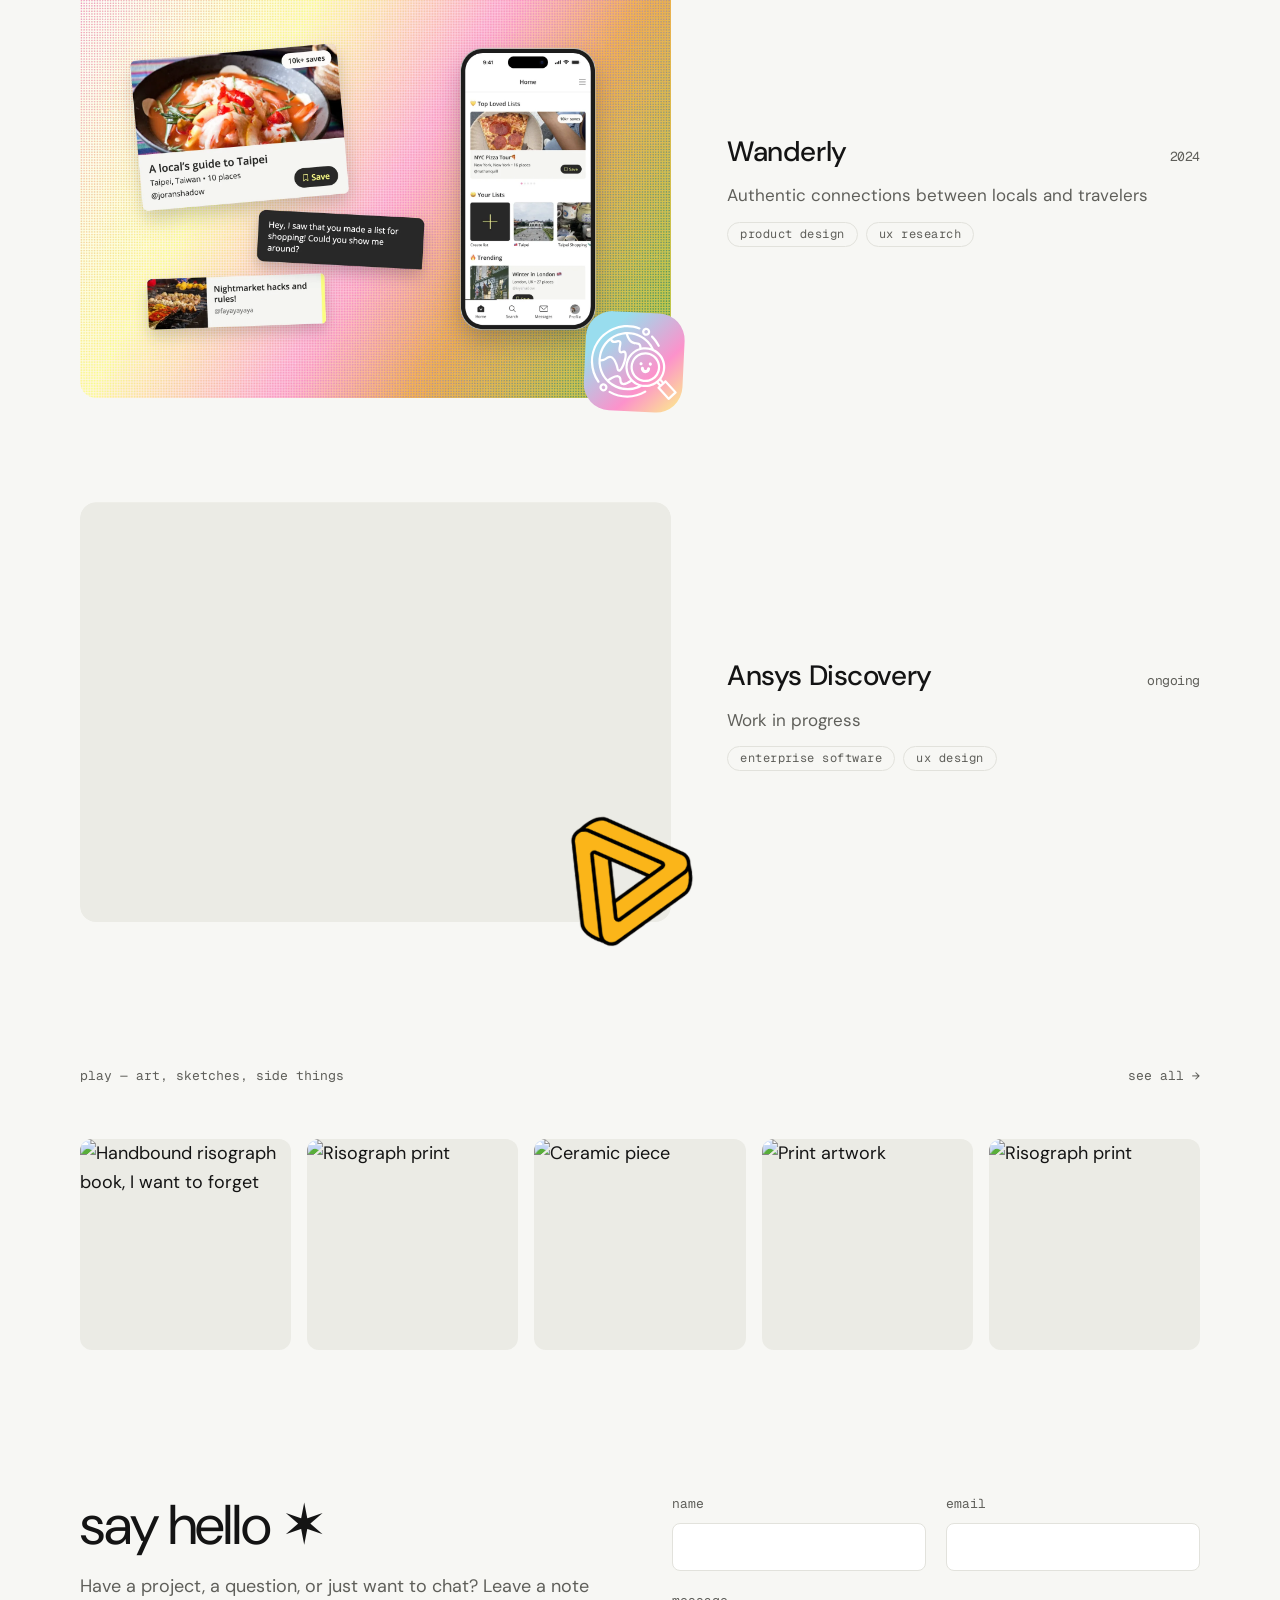
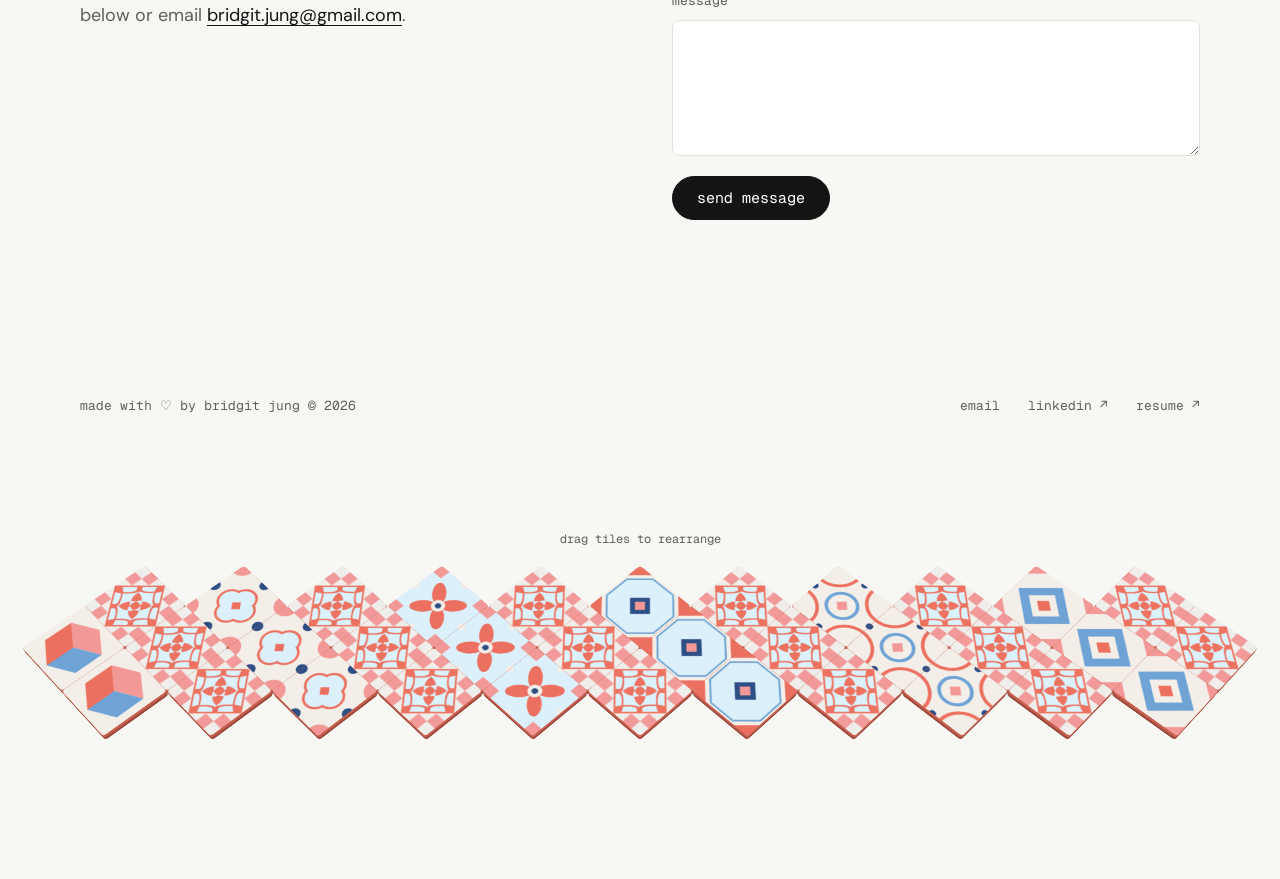
==== commit 78f382af: "Drop the second "I'm" from the intro Co-Authored-By: Claude Opus 5.5 <noreply@anthropic.com> Claude-" ====
--- a/index.html
+++ b/index.html
@@ -49,7 +49,7 @@
     <!-- Hero -->
     <header class="hero">
       <div class="hero-text">
-        <h1 class="hero-intro">Hi, I’m Bridgit <span aria-hidden="true">✿</span> <br class="br-narrow" />I’m <span class="role-article" aria-hidden="true">a</span> <mark class="role" aria-hidden="true" data-roles="product designer|artist|systems thinker|collaborator|problem solver"><span class="role-word">product designer</span></mark><span class="sr-only">a product designer, artist, systems thinker, collaborator and problem solver</span><br />who crafts solutions with and for people.</h1>
+        <h1 class="hero-intro">Hi, I’m Bridgit <span aria-hidden="true">✿</span> <br class="br-narrow" /><span class="role-article" aria-hidden="true">a</span> <mark class="role" aria-hidden="true" data-roles="product designer|artist|systems thinker|collaborator|problem solver"><span class="role-word">product designer</span></mark><span class="sr-only">a product designer, artist, systems thinker, collaborator and problem solver</span><br />who crafts solutions with and for people.</h1>
         <ul class="hero-meta">
           <li>UX Designer at <a href="https://www.synopsys.com/" target="_blank" rel="noopener">Synopsys</a> <img class="logo" src="assets/logos/synopsys.png" alt="" width="20" height="20" />, <span class="nowrap">formerly <a href="https://www.ansys.com/" target="_blank" rel="noopener">Ansys</a> <img class="logo" src="assets/logos/ansys.png" alt="" width="23" height="20" /></span></li>
           <li>MS + BS in UX Design at the <a href="https://www.si.umich.edu/" target="_blank" rel="noopener">University of Michigan</a> <img class="logo" src="assets/logos/umich.png" alt="" width="28" height="20" /></li>
--- a/css/style.css
+++ b/css/style.css
@@ -108,7 +108,7 @@
 .hero-text { display: flex; flex-direction: column; gap: 20px; max-width: 720px; }
 /* break the intro after the name only where its first line can't fit */
 .br-narrow { display: none; }
-@media (max-width: 1240px) { .br-narrow { display: inline; } }
+@media (max-width: 1140px) { .br-narrow { display: inline; } }
 .hero-intro {
   margin: 0;
   font-size: 36px;
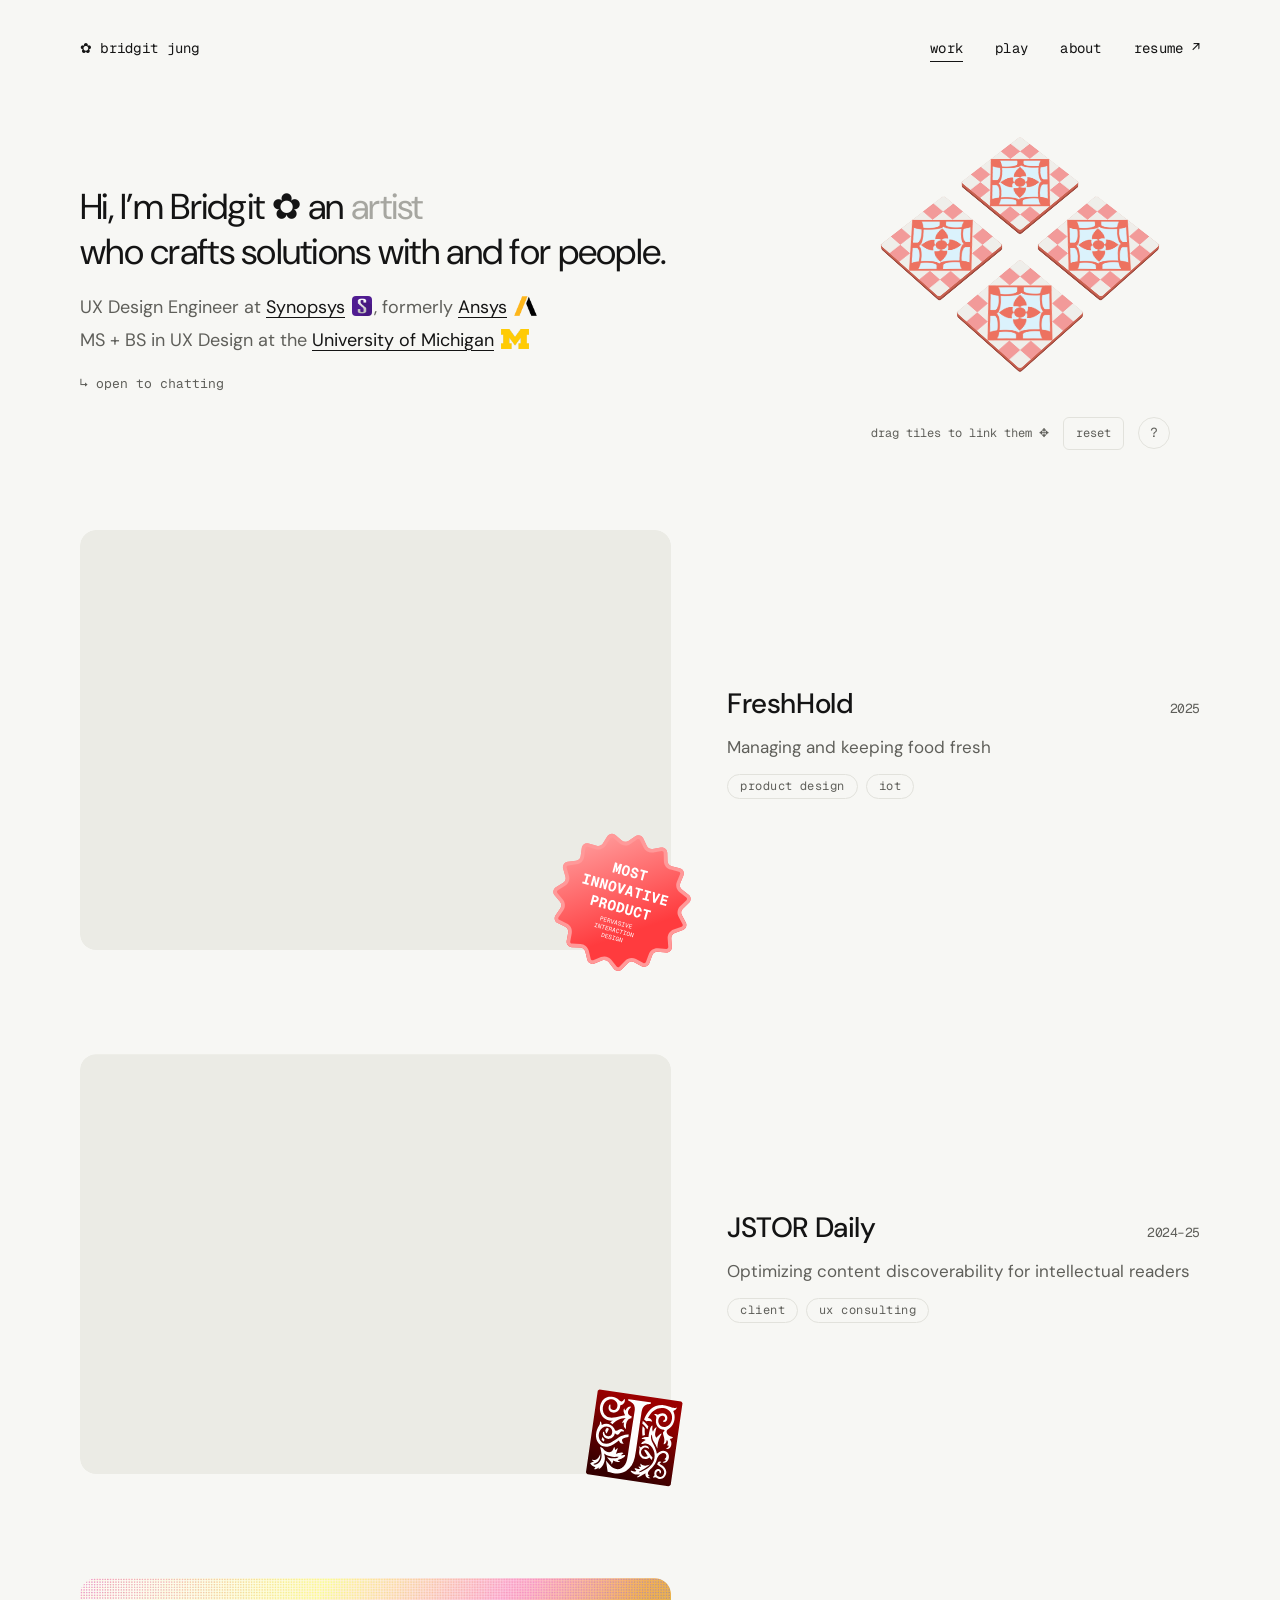
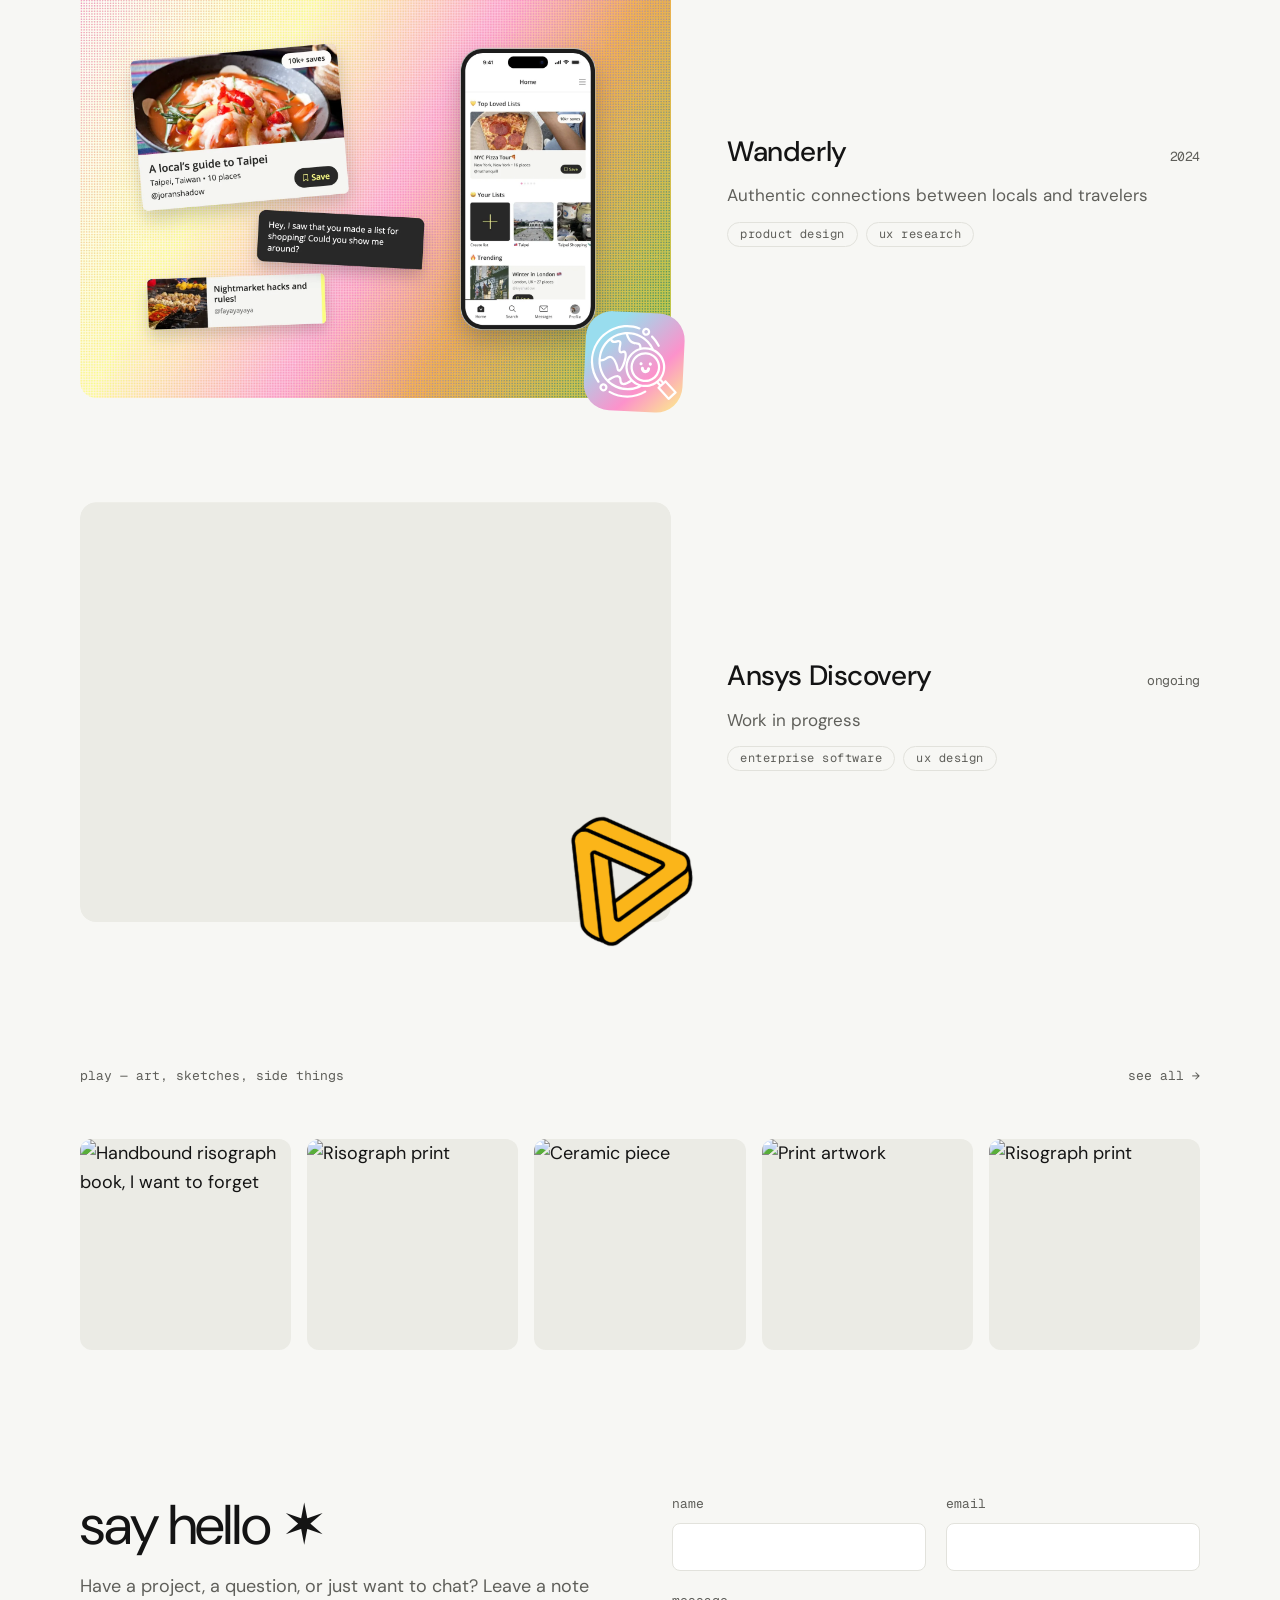
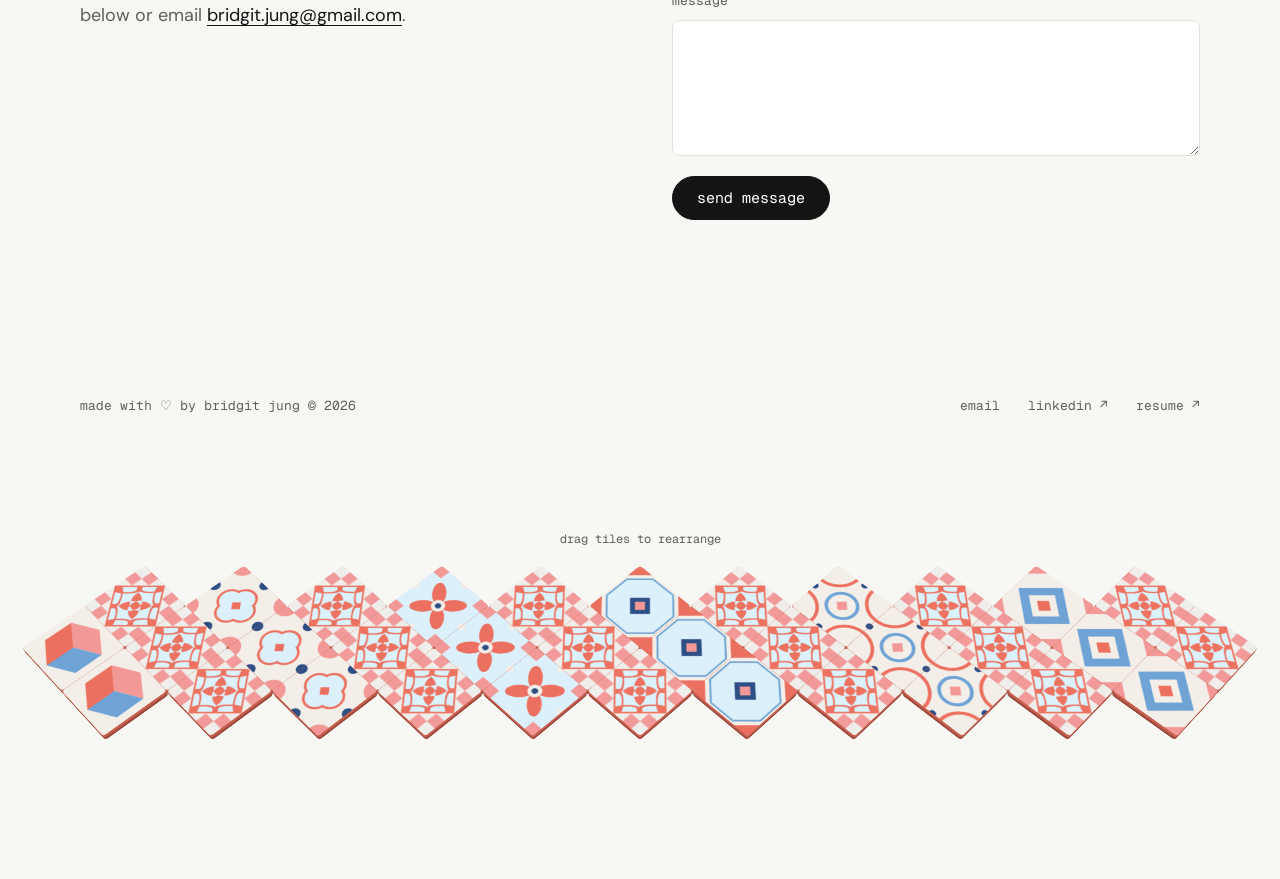
==== commit 6e2e7966: "Update Synopsys title to UX Design Engineer on the homepage Covers the intro line, the meta and soci" ====
--- a/index.html
+++ b/index.html
@@ -4,7 +4,7 @@
   <meta charset="UTF-8" />
   <meta name="viewport" content="width=device-width, initial-scale=1.0" />
   <title>bridgit jung ✶⋆.˚</title>
-  <meta name="description" content="Portfolio of Bridgit Jung, a product designer crafting solutions with and for people. Currently a UX Designer at Synopsys." />
+  <meta name="description" content="Portfolio of Bridgit Jung, a product designer crafting solutions with and for people. Currently a UX Design Engineer at Synopsys." />
   <link rel="preconnect" href="https://fonts.googleapis.com" />
   <link rel="preconnect" href="https://fonts.gstatic.com" crossorigin />
   <link href="https://fonts.googleapis.com/css2?family=DM+Sans:wght@400;500;700&family=Geist+Mono:wght@400;600&display=swap" rel="stylesheet" />
@@ -16,7 +16,7 @@
   <meta property="og:type" content="website" />
   <meta property="og:site_name" content="Bridgit Jung" />
   <meta property="og:title" content="bridgit jung ✶⋆.˚" />
-  <meta property="og:description" content="Portfolio of Bridgit Jung, a product designer crafting solutions with and for people. Currently a UX Designer at Synopsys." />
+  <meta property="og:description" content="Portfolio of Bridgit Jung, a product designer crafting solutions with and for people. Currently a UX Design Engineer at Synopsys." />
   <meta property="og:url" content="https://bridgitjung.me/" />
   <meta property="og:image" content="https://bridgitjung.me/assets/brand/og-image.png" />
   <meta property="og:image:width" content="1200" />
@@ -24,10 +24,10 @@
   <meta property="og:image:alt" content="bridgit jung — product designer crafting solutions with and for people" />
   <meta name="twitter:card" content="summary_large_image" />
   <meta name="twitter:title" content="bridgit jung ✶⋆.˚" />
-  <meta name="twitter:description" content="Portfolio of Bridgit Jung, a product designer crafting solutions with and for people. Currently a UX Designer at Synopsys." />
+  <meta name="twitter:description" content="Portfolio of Bridgit Jung, a product designer crafting solutions with and for people. Currently a UX Design Engineer at Synopsys." />
   <meta name="twitter:image" content="https://bridgitjung.me/assets/brand/og-image.png" />
   <script type="application/ld+json">
-  {"@context":"https://schema.org","@type":"Person","name":"Bridgit Jung","url":"https://bridgitjung.me/","jobTitle":"UX Designer","worksFor":{"@type":"Organization","name":"Synopsys"},"alumniOf":{"@type":"CollegeOrUniversity","name":"University of Michigan School of Information"},"image":"https://bridgitjung.me/assets/brand/og-image.png","sameAs":["https://www.linkedin.com/in/bridgit-jung"]}
+  {"@context":"https://schema.org","@type":"Person","name":"Bridgit Jung","url":"https://bridgitjung.me/","jobTitle":"UX Design Engineer","worksFor":{"@type":"Organization","name":"Synopsys"},"alumniOf":{"@type":"CollegeOrUniversity","name":"University of Michigan School of Information"},"image":"https://bridgitjung.me/assets/brand/og-image.png","sameAs":["https://www.linkedin.com/in/bridgit-jung"]}
   </script>
 </head>
 <body>
@@ -51,7 +51,7 @@
       <div class="hero-text">
         <h1 class="hero-intro">Hi, I’m Bridgit <span aria-hidden="true">✿</span> <br class="br-narrow" /><span class="role-article" aria-hidden="true">a</span> <mark class="role" aria-hidden="true" data-roles="product designer|artist|systems thinker|collaborator|problem solver"><span class="role-word">product designer</span></mark><span class="sr-only">a product designer, artist, systems thinker, collaborator and problem solver</span><br />who crafts solutions with and for people.</h1>
         <ul class="hero-meta">
-          <li>UX Designer at <a href="https://www.synopsys.com/" target="_blank" rel="noopener">Synopsys</a> <img class="logo" src="assets/logos/synopsys.png" alt="" width="20" height="20" />, <span class="nowrap">formerly <a href="https://www.ansys.com/" target="_blank" rel="noopener">Ansys</a> <img class="logo" src="assets/logos/ansys.png" alt="" width="23" height="20" /></span></li>
+          <li>UX Design Engineer at <a href="https://www.synopsys.com/" target="_blank" rel="noopener">Synopsys</a> <img class="logo" src="assets/logos/synopsys.png" alt="" width="20" height="20" />, <span class="nowrap">formerly <a href="https://www.ansys.com/" target="_blank" rel="noopener">Ansys</a> <img class="logo" src="assets/logos/ansys.png" alt="" width="23" height="20" /></span></li>
           <li>MS + BS in UX Design at the <a href="https://www.si.umich.edu/" target="_blank" rel="noopener">University of Michigan</a> <img class="logo" src="assets/logos/umich.png" alt="" width="28" height="20" /></li>
         </ul>
         <p class="hero-status">↳ open to chatting</p>
--- a/css/style.css
+++ b/css/style.css
@@ -73,6 +73,24 @@
 .brand { display: flex; align-items: center; gap: 8px; }
 .brand:hover { opacity: 1; }
 .topnav { display: flex; gap: 32px; flex-wrap: wrap; position: relative; }
+.nav-toggle {
+  display: none;
+  flex-direction: column;
+  justify-content: center;
+  gap: 5px;
+  width: 40px;
+  height: 40px;
+  margin-right: -8px;
+  padding: 0 9px;
+  border: 0;
+  background: transparent;
+  color: var(--text);
+  cursor: pointer;
+}
+.nav-toggle span { display: block; height: 1.5px; background: currentColor; transition: transform 0.25s ease, opacity 0.2s ease; }
+.menu-open .nav-toggle span:nth-child(1) { transform: translateY(6.5px) rotate(45deg); }
+.menu-open .nav-toggle span:nth-child(2) { opacity: 0; }
+.menu-open .nav-toggle span:nth-child(3) { transform: translateY(-6.5px) rotate(-45deg); }
 .topnav a[aria-current="page"] { text-decoration: underline; text-underline-offset: 4px; }
 /* js/navline.js swaps the underline for a line that slides between pages */
 .topnav.has-line a[aria-current="page"] { text-decoration: none; }
@@ -119,6 +137,9 @@
 /* rotating role in the intro (js/main.js) */
 .hero-intro .role {
   display: inline-block;
+  padding: 0;
+  background: none;
+  color: #a6a6a0;
   white-space: nowrap;
   vertical-align: bottom;
   transition: width 0.35s ease;
@@ -519,6 +540,26 @@
 .embed { position: relative; width: 100%; aspect-ratio: 16 / 10; border-radius: 12px; overflow: hidden; background: var(--card); margin: 24px 0; }
 .embed iframe { position: absolute; inset: 0; width: 100%; height: 100%; border: 0; }
 
+/* desktop site preview in a browser frame (js/preview.js scales the iframe) */
+.site-preview { margin: 24px 0 16px; border: 1px solid var(--line); border-radius: 12px; overflow: hidden; background: #fff; }
+.site-preview-bar { display: flex; align-items: center; gap: 16px; height: 36px; padding: 0 14px; border-bottom: 1px solid var(--line); background: var(--card); }
+.site-preview-dots { display: flex; gap: 6px; }
+.site-preview-dots i { width: 10px; height: 10px; border-radius: 50%; background: var(--line); }
+.site-preview-url { flex: 1; max-width: 320px; margin: 0 auto; padding: 3px 12px; border-radius: 6px; background: var(--bg); font-family: var(--mono); font-size: 12px; color: var(--muted); text-align: center; }
+.site-preview-screen { position: relative; aspect-ratio: 16 / 10; overflow: hidden; }
+.site-preview-screen iframe { position: absolute; left: 0; top: 0; width: 1440px; height: 900px; border: 0; transform-origin: 0 0; }
+.site-preview-link {
+  display: inline-block;
+  padding: 10px 18px;
+  border: 1px solid var(--text);
+  border-radius: 24px;
+  font-family: var(--mono);
+  font-size: 13px;
+  color: var(--text);
+  text-decoration: none;
+}
+.site-preview-link:hover { background: var(--text); color: var(--bg); opacity: 1; }
+
 .cs-outro { font-family: var(--mono); font-size: 14px; color: var(--muted); margin-top: 48px; padding-top: 20px; }
 
 .next-project {
@@ -711,10 +752,29 @@
   .tile-play { display: none; }
   body { font-size: 17px; }
   .topbar, main { padding: 0 20px; }
-  .topbar { min-height: 80px; padding-top: 12px; padding-bottom: 12px; transition: min-height 0.25s ease, padding 0.25s ease, row-gap 0.25s ease; }
+  .topbar { min-height: 64px; padding-top: 10px; padding-bottom: 10px; transition: min-height 0.25s ease, padding 0.25s ease; }
   /* once scrolled, the sticky bar slims down (class set in js/navline.js) */
-  .topbar.scrolled { min-height: 0; padding-top: 6px; padding-bottom: 8px; row-gap: 4px; }
+  .topbar.scrolled { min-height: 52px; padding-top: 4px; padding-bottom: 4px; }
   .topnav { gap: 20px; }
+  /* phones: links fold into a menu under the hamburger (js/navline.js) */
+  .nav-toggle { display: flex; }
+  .topbar.has-menu .topnav { display: none; }
+  .topbar.menu-open .topnav {
+    display: flex;
+    flex-direction: column;
+    gap: 0;
+    position: absolute;
+    top: 100%;
+    left: 0;
+    right: 0;
+    padding: 4px 20px 16px;
+    background: var(--bg);
+    border-bottom: 1px solid var(--line);
+    font-size: 16px;
+  }
+  .topbar.menu-open .topnav a { padding: 12px 0; }
+  .topbar.has-menu .nav-line { display: none; }
+  .topbar.has-menu .topnav a[aria-current="page"] { text-decoration: underline; }
   .hero { padding: 24px 0 48px; }
   .hero-intro { font-size: clamp(24px, 7.5vw, 28px); }
   .hero-meta { font-size: 16px; }
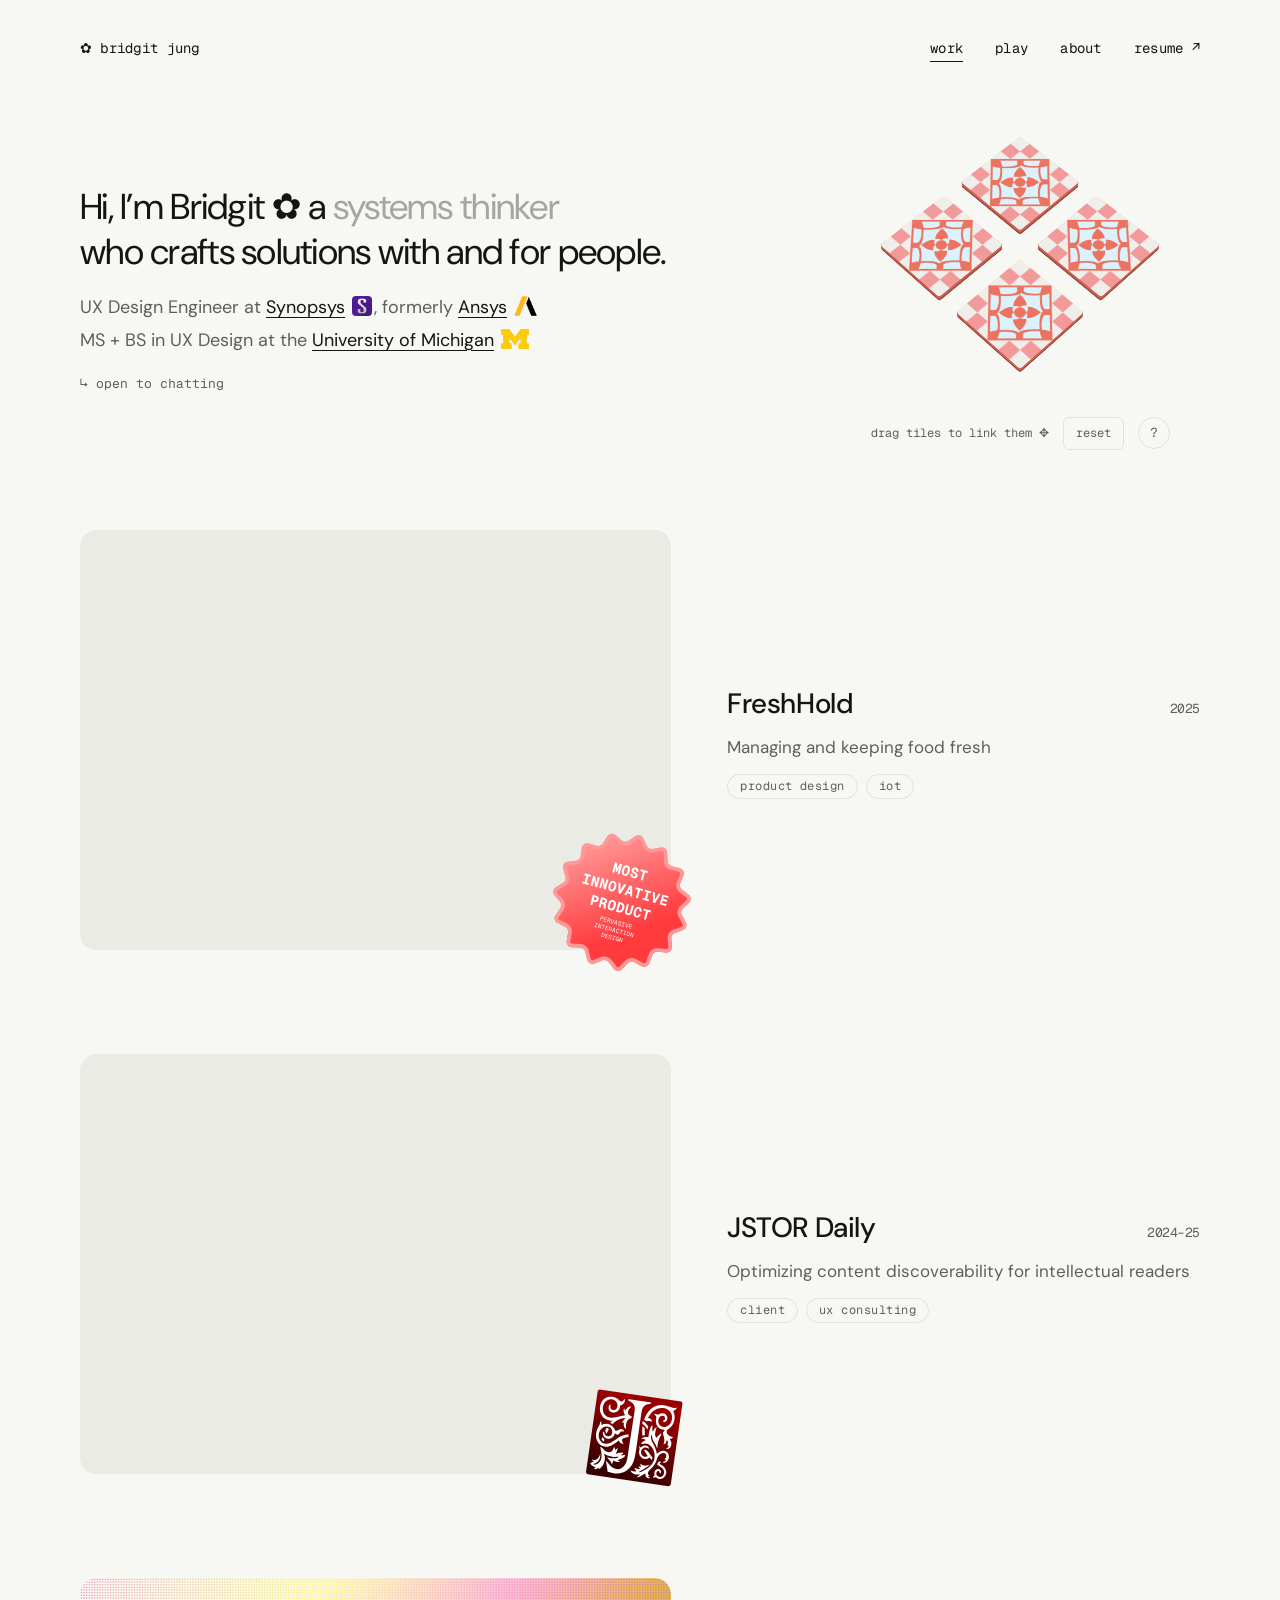
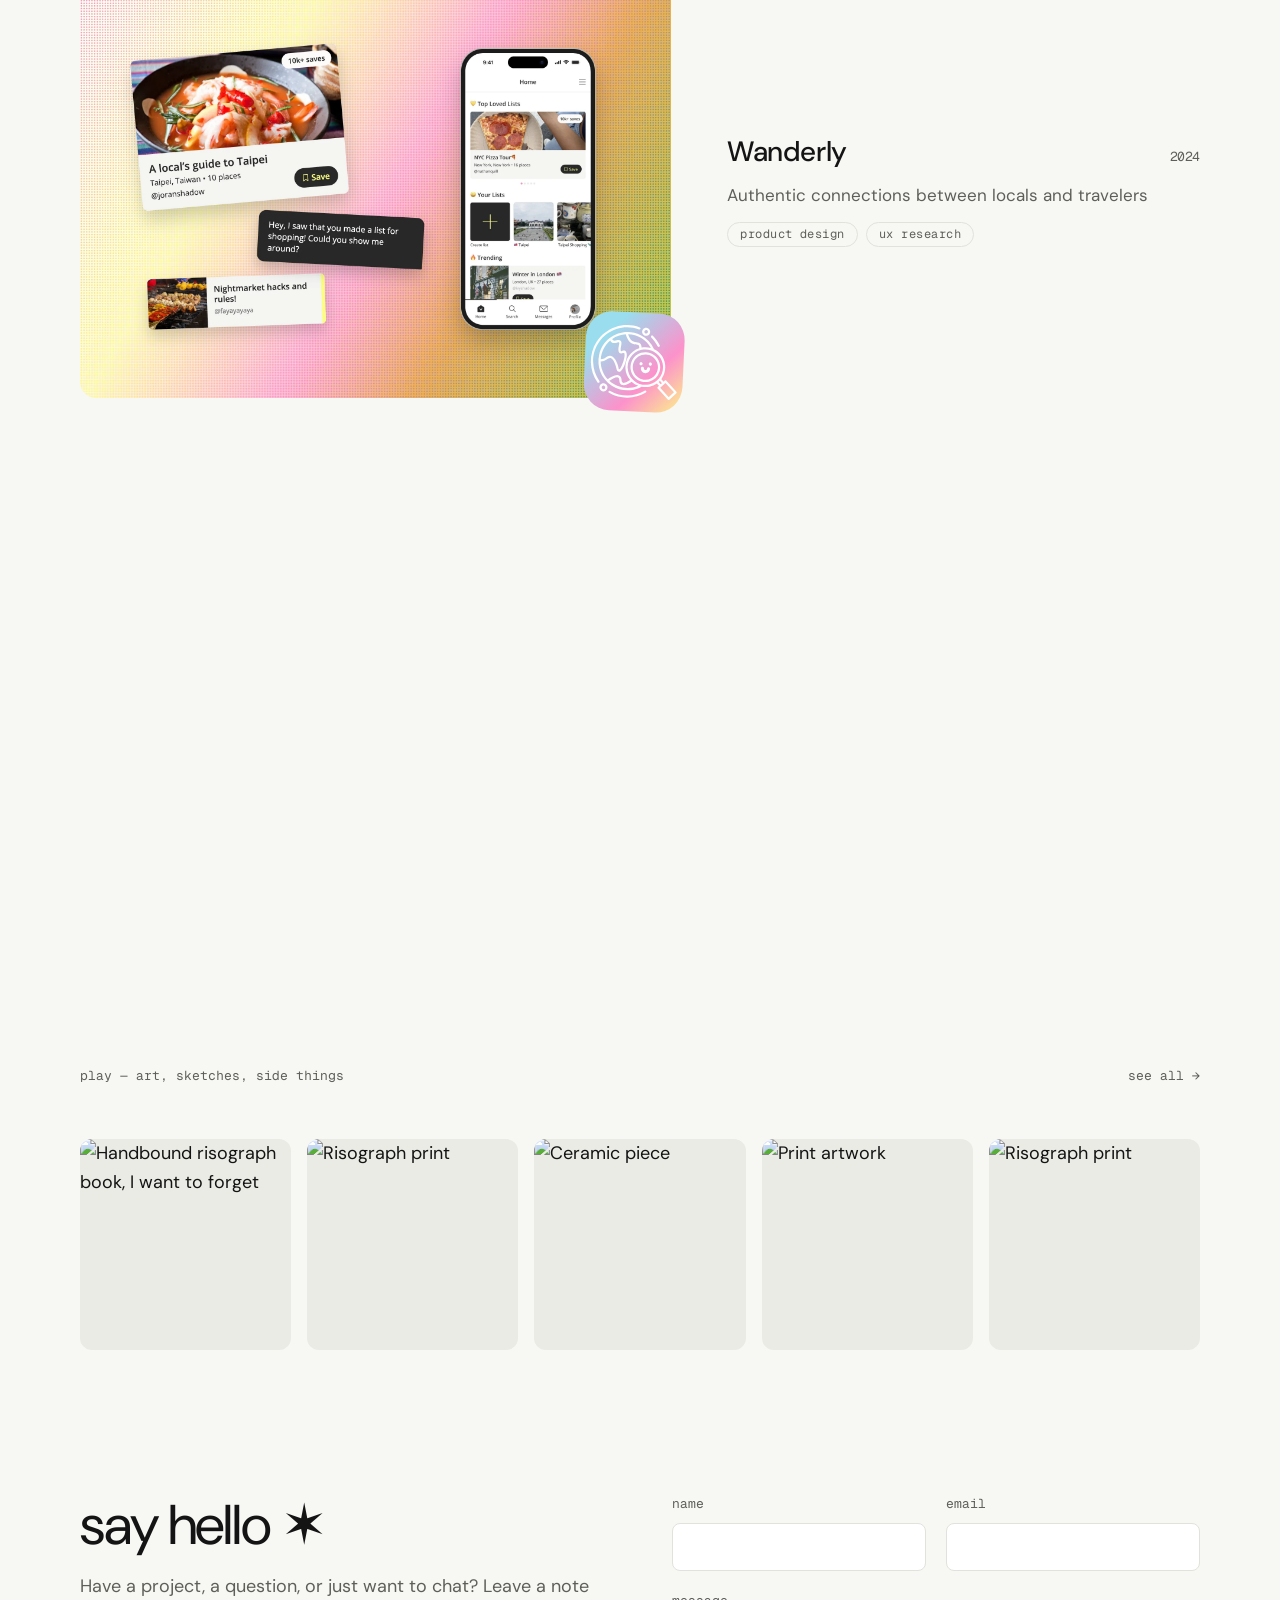
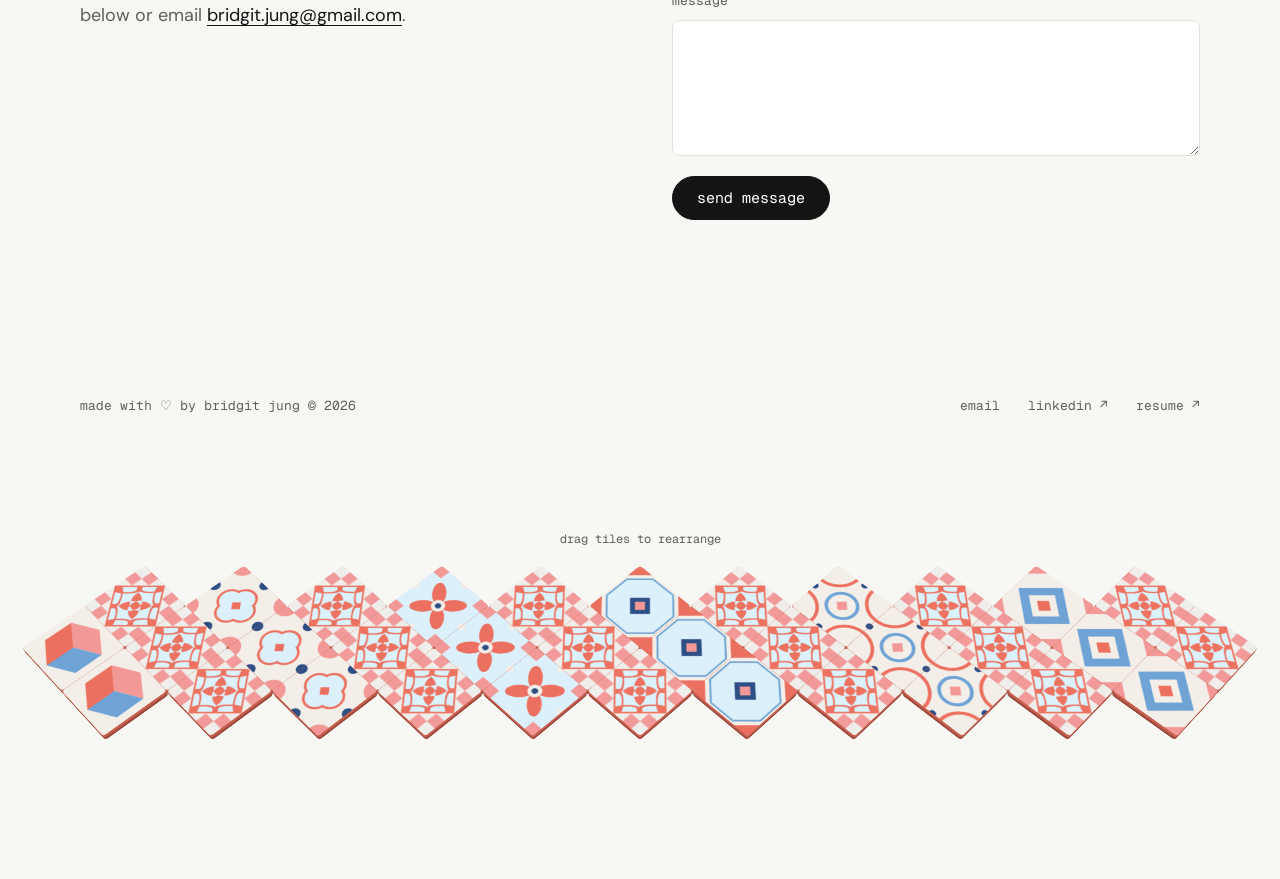
==== commit 6cb4f3b9: "Add the Ansys Discovery horizontal legend case study Build discovery.html from the case study doc, w" ====
--- a/index.html
+++ b/index.html
@@ -115,17 +115,17 @@
 
       <article class="project">
         <div class="project-figure">
-          <div class="project-media static">
-            <video src="assets/discovery/discoverycover.mp4" autoplay loop muted playsinline aria-label="Blurred preview of Ansys Discovery work in progress, showing a 3D part in the modeling workspace"></video>
-          </div>
+          <a class="project-media" href="discovery.html">
+            <video src="assets/discovery/discoverycover.mp4" autoplay loop muted playsinline aria-label="Blurred preview of the horizontal results legend in Ansys Discovery under a bracket's simulation results"></video>
+          </a>
           <img class="sticker sticker-br" style="--rot: -6deg" src="assets/stickers/ansys-discovery-logo.png" alt="Ansys Discovery logo" loading="lazy" />
         </div>
         <div class="project-info">
-          <h2>Ansys Discovery <span class="year">ongoing</span></h2>
-          <p>Work in progress</p>
+          <h2><a class="accent" href="discovery.html">Ansys Discovery</a> <span class="year">2026</span></h2>
+          <p>Giving simulation results more room, without changing how engineers read them</p>
           <ul class="tags">
             <li>Enterprise Software</li>
-            <li>UX Design</li>
+            <li>Data Visualization</li>
           </ul>
         </div>
       </article>
--- a/css/style.css
+++ b/css/style.css
@@ -493,12 +493,13 @@
 }
 .cs h3 { font-size: 24px; font-weight: 500; letter-spacing: -0.015em; margin: 48px 0 12px; line-height: 1.3; }
 .cs p { margin: 0 0 18px; line-height: 1.7; }
-.cs ul { margin: 0 0 18px; padding-left: 22px; line-height: 1.7; }
+.cs ul, .cs ol { margin: 0 0 18px; padding-left: 22px; line-height: 1.7; }
 .cs li { margin-bottom: 8px; }
 .cs .lede { font-size: 28px; line-height: 1.4; letter-spacing: -0.015em; }
 .cs .lede.accent { color: var(--text); }
 
-.cs img.fig {
+.cs img.fig,
+.cs video.fig {
   display: block;
   width: 100%;
   height: auto;
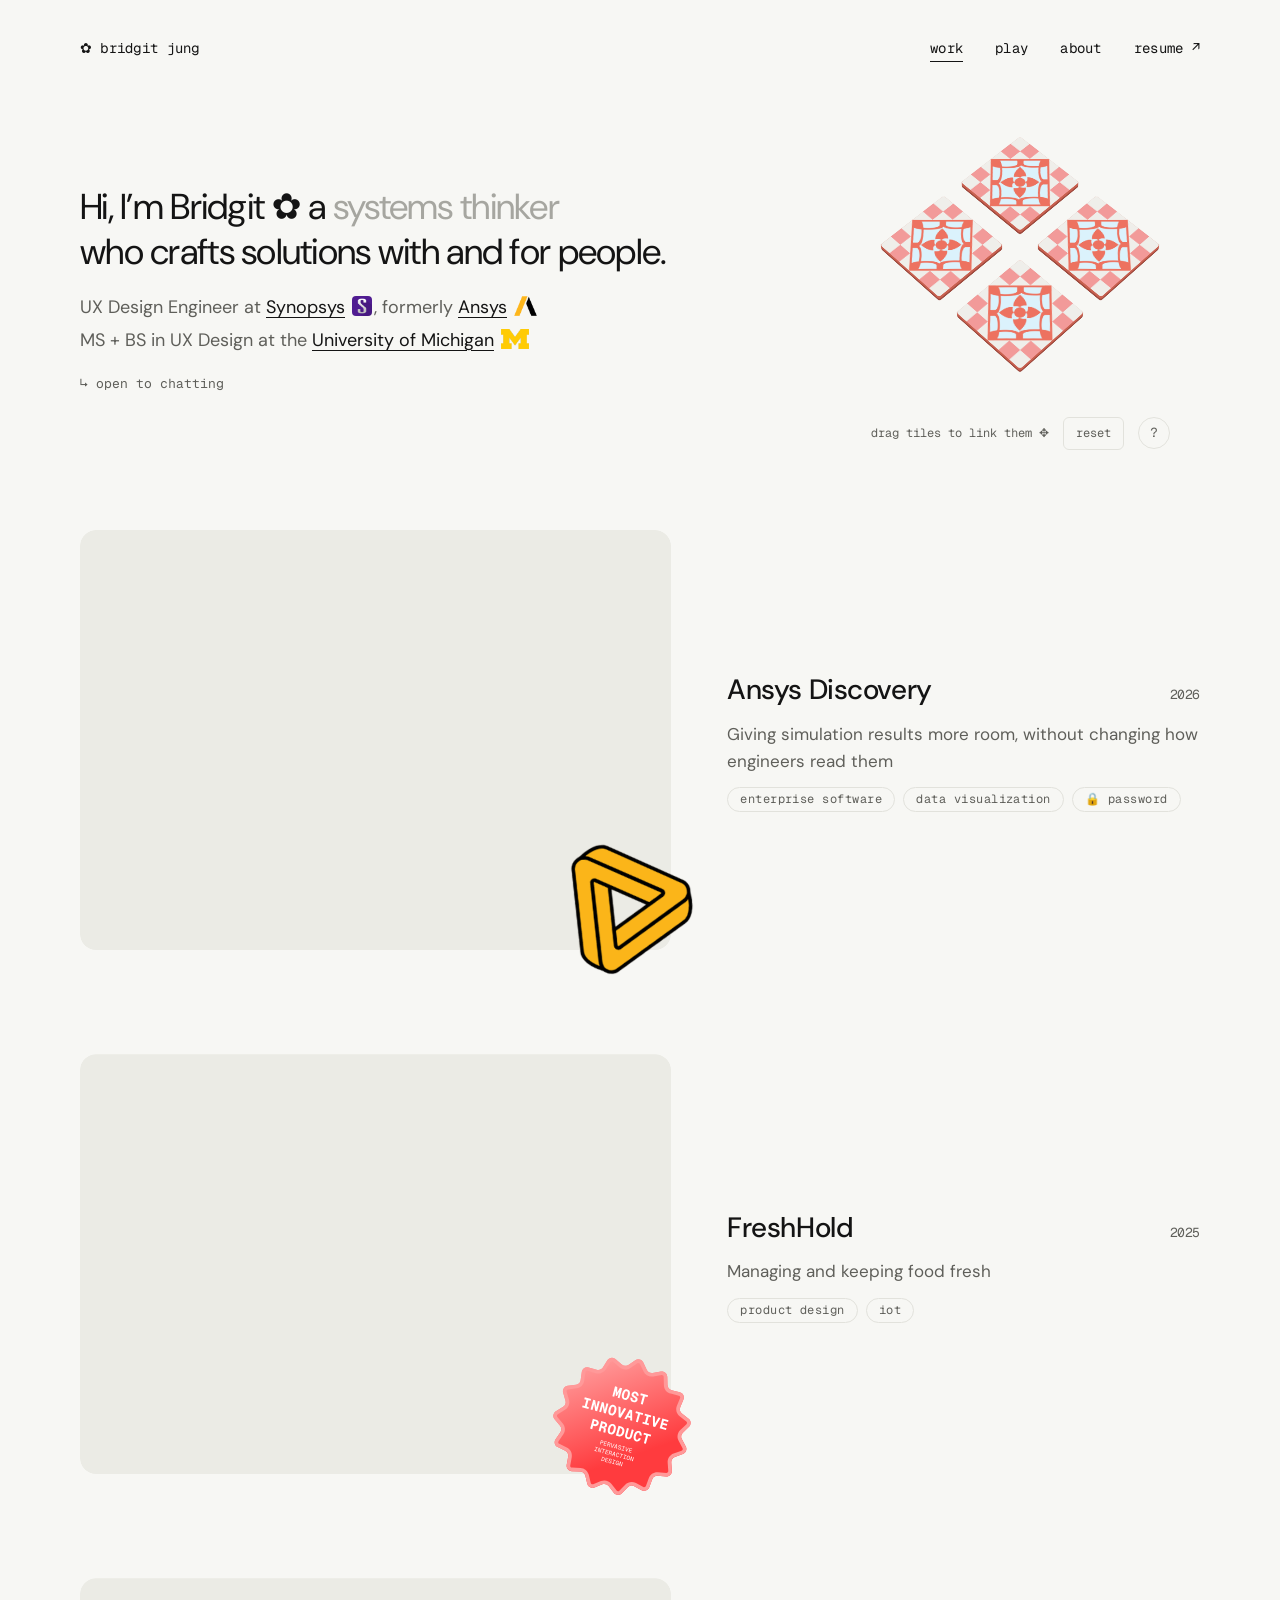
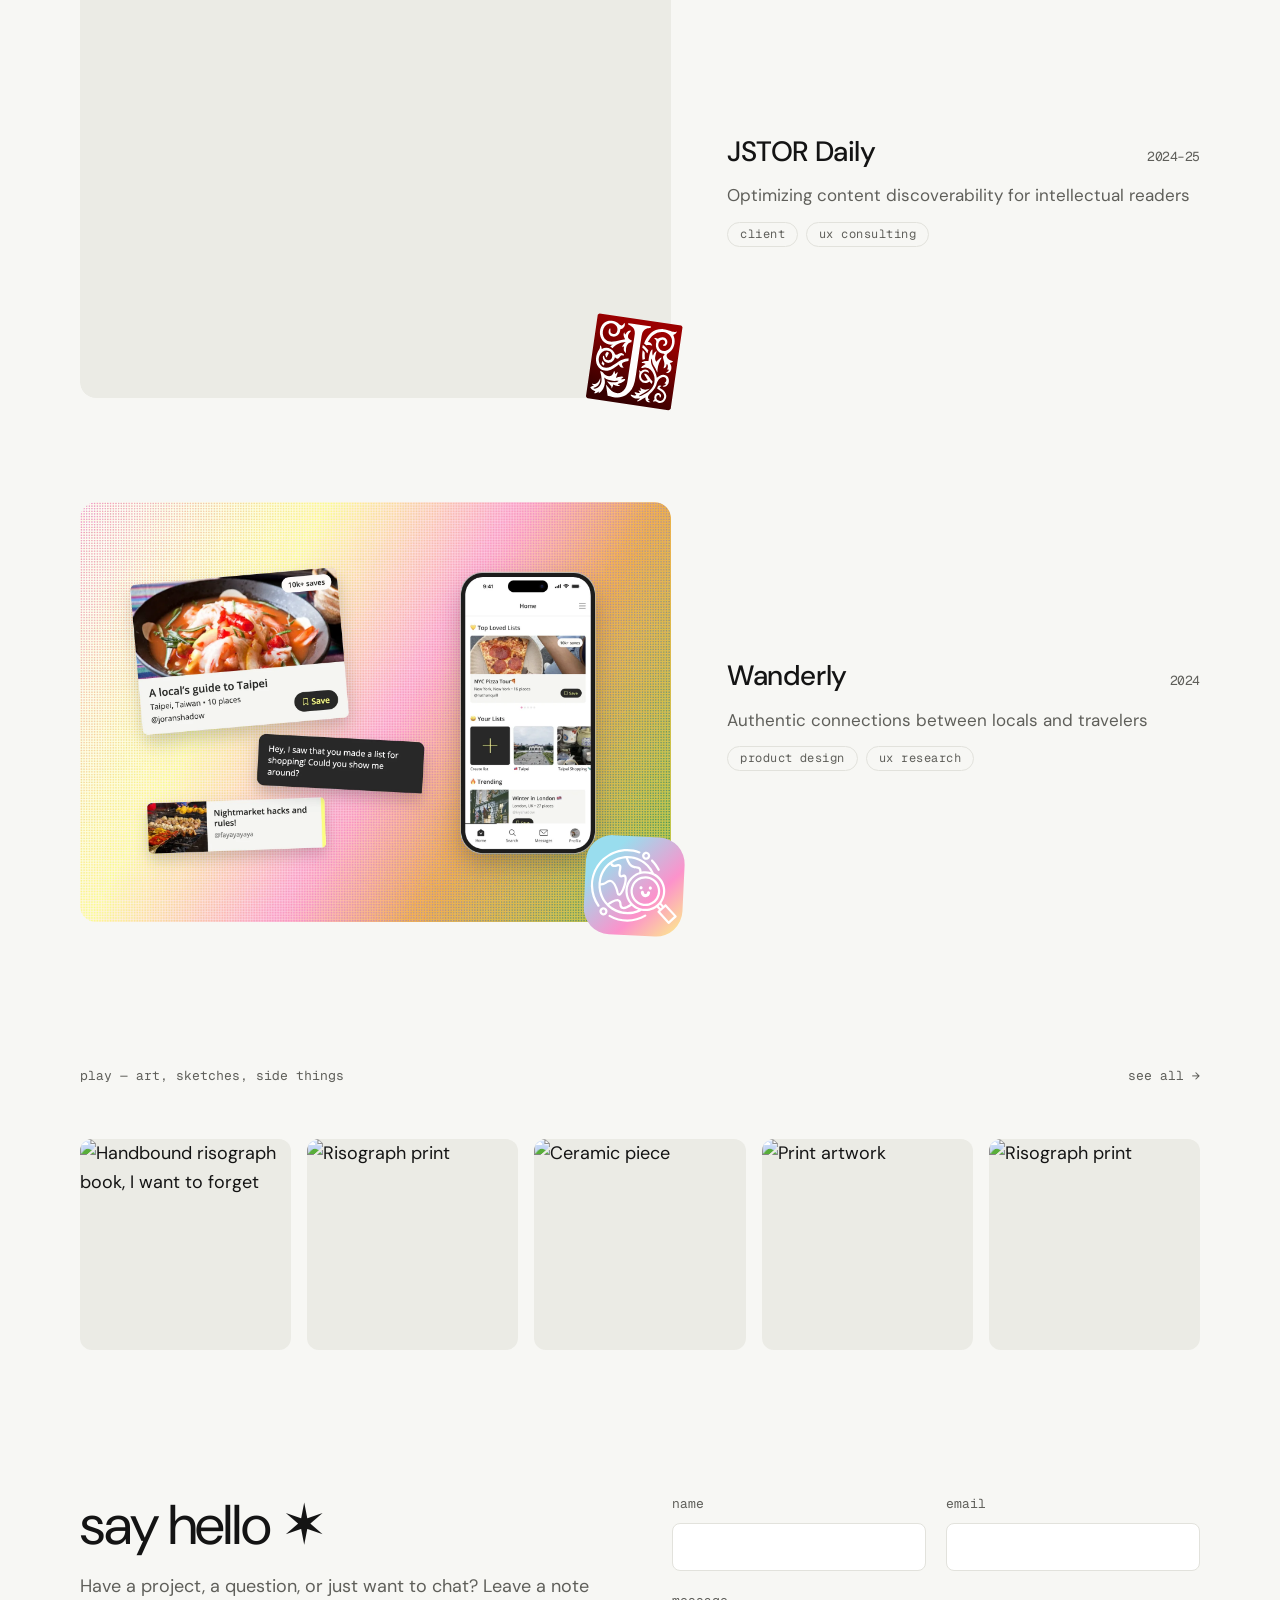
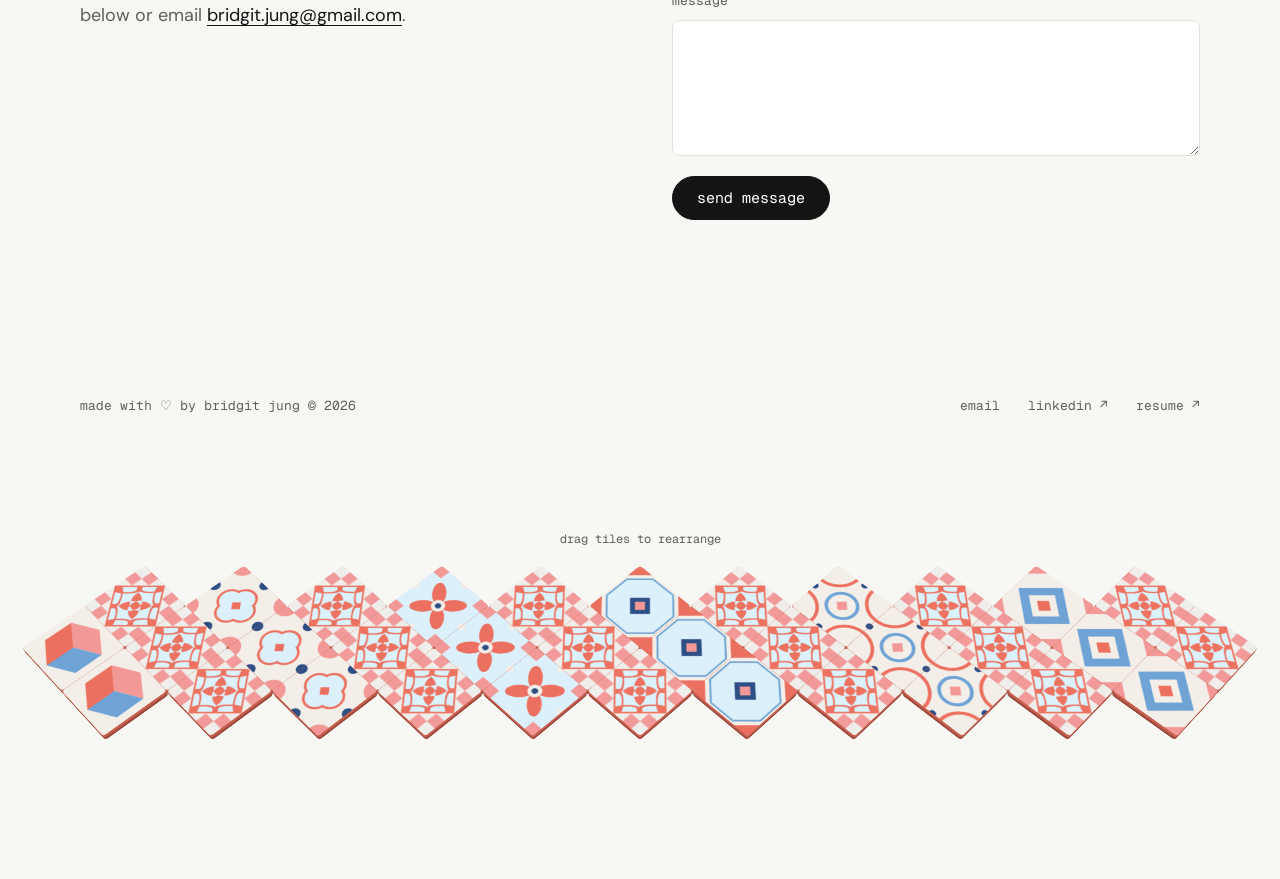
==== commit ce1c6e1a: "Password-protect the Discovery case study and lead the homepage with it Add Vercel Routing Middlewar" ====
--- a/index.html
+++ b/index.html
@@ -64,6 +64,24 @@
 
       <article class="project">
         <div class="project-figure">
+          <a class="project-media" href="discovery.html">
+            <video src="assets/discovery/discoverycover.mp4" autoplay loop muted playsinline aria-label="Blurred preview of the horizontal results legend in Ansys Discovery under a bracket's simulation results"></video>
+          </a>
+          <img class="sticker sticker-br" style="--rot: -6deg" src="assets/stickers/ansys-discovery-logo.png" alt="Ansys Discovery logo" loading="lazy" />
+        </div>
+        <div class="project-info">
+          <h2><a class="accent" href="discovery.html">Ansys Discovery</a> <span class="year">2026</span></h2>
+          <p>Giving simulation results more room, without changing how engineers read them</p>
+          <ul class="tags">
+            <li>Enterprise Software</li>
+            <li>Data Visualization</li>
+            <li>🔒 Password</li>
+          </ul>
+        </div>
+      </article>
+
+      <article class="project">
+        <div class="project-figure">
         <a class="project-media" href="freshhold.html">
           <video src="assets/freshhold/freshholdcover.mp4" autoplay loop muted playsinline aria-label="FreshHold smart container with a touchscreen display"></video>
         </a>
@@ -109,23 +127,6 @@
           <ul class="tags">
             <li>Product Design</li>
             <li>UX Research</li>
-          </ul>
-        </div>
-      </article>
-
-      <article class="project">
-        <div class="project-figure">
-          <a class="project-media" href="discovery.html">
-            <video src="assets/discovery/discoverycover.mp4" autoplay loop muted playsinline aria-label="Blurred preview of the horizontal results legend in Ansys Discovery under a bracket's simulation results"></video>
-          </a>
-          <img class="sticker sticker-br" style="--rot: -6deg" src="assets/stickers/ansys-discovery-logo.png" alt="Ansys Discovery logo" loading="lazy" />
-        </div>
-        <div class="project-info">
-          <h2><a class="accent" href="discovery.html">Ansys Discovery</a> <span class="year">2026</span></h2>
-          <p>Giving simulation results more room, without changing how engineers read them</p>
-          <ul class="tags">
-            <li>Enterprise Software</li>
-            <li>Data Visualization</li>
           </ul>
         </div>
       </article>
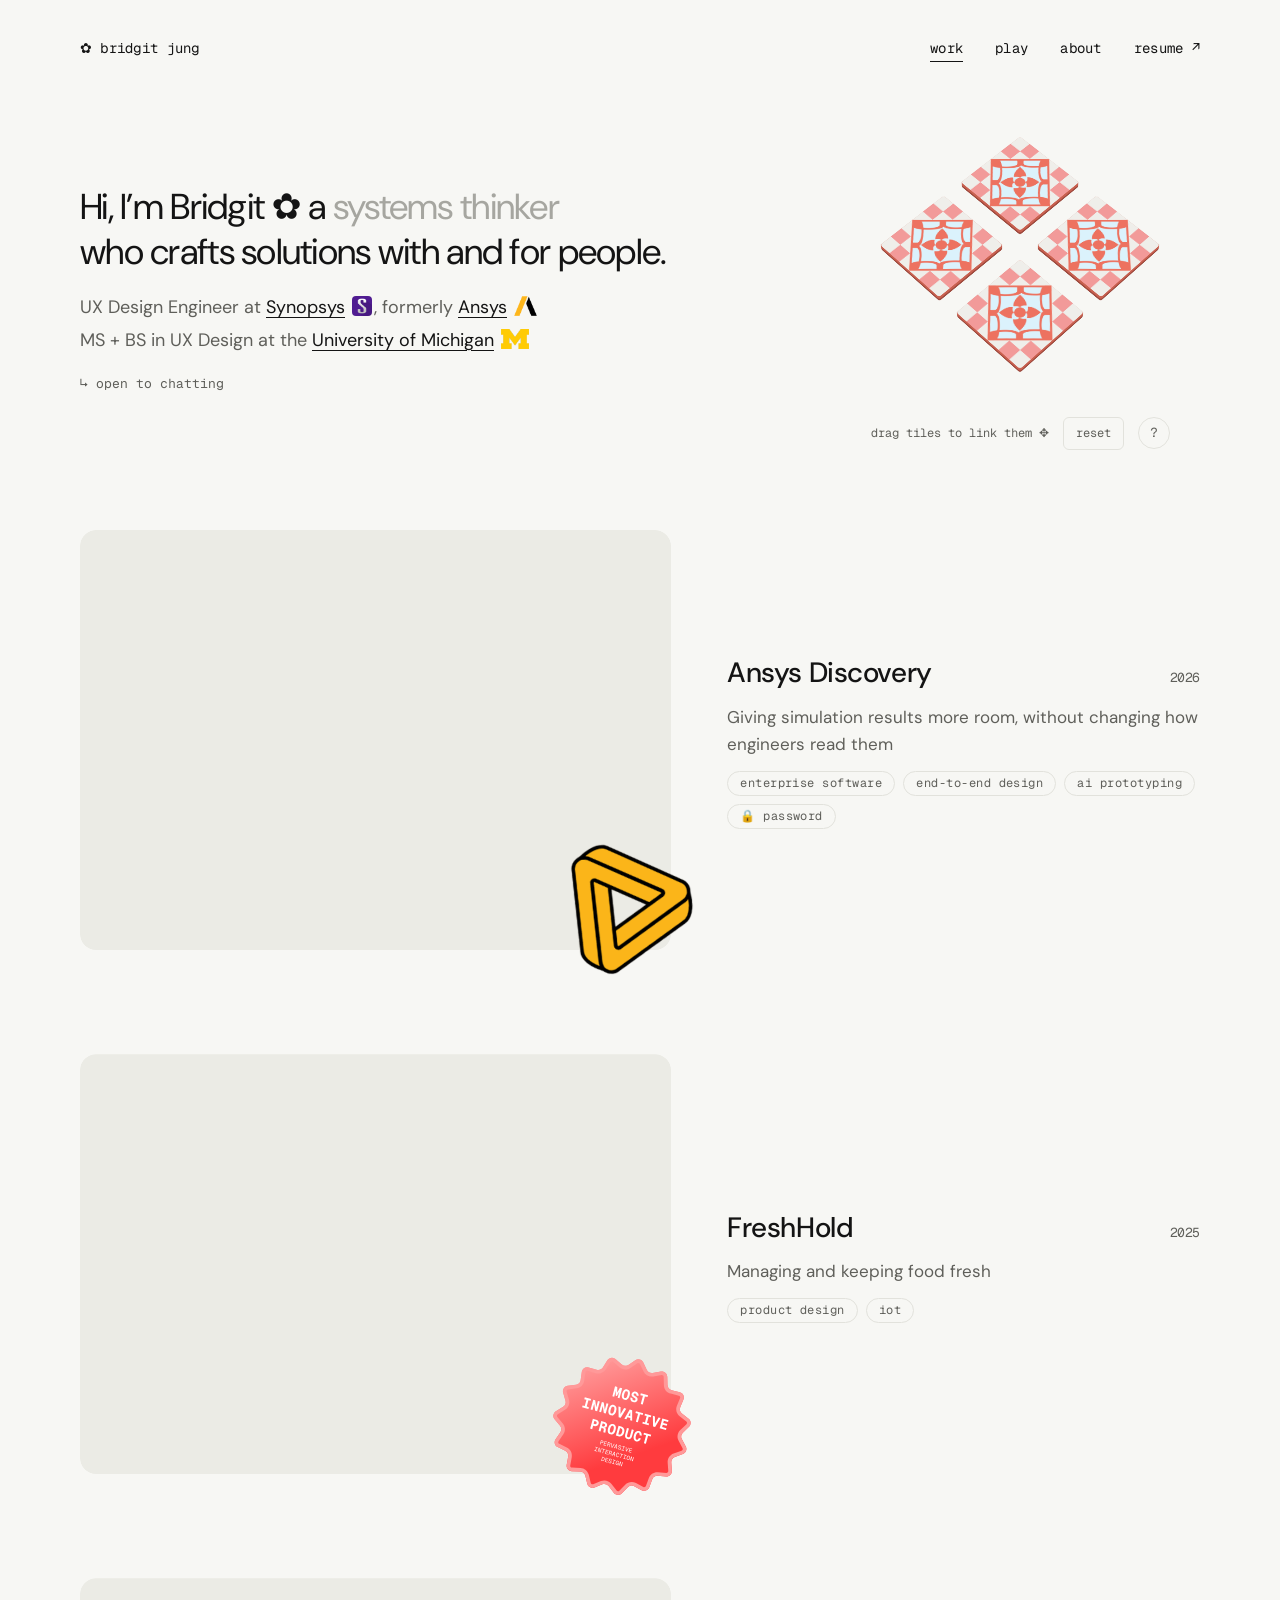
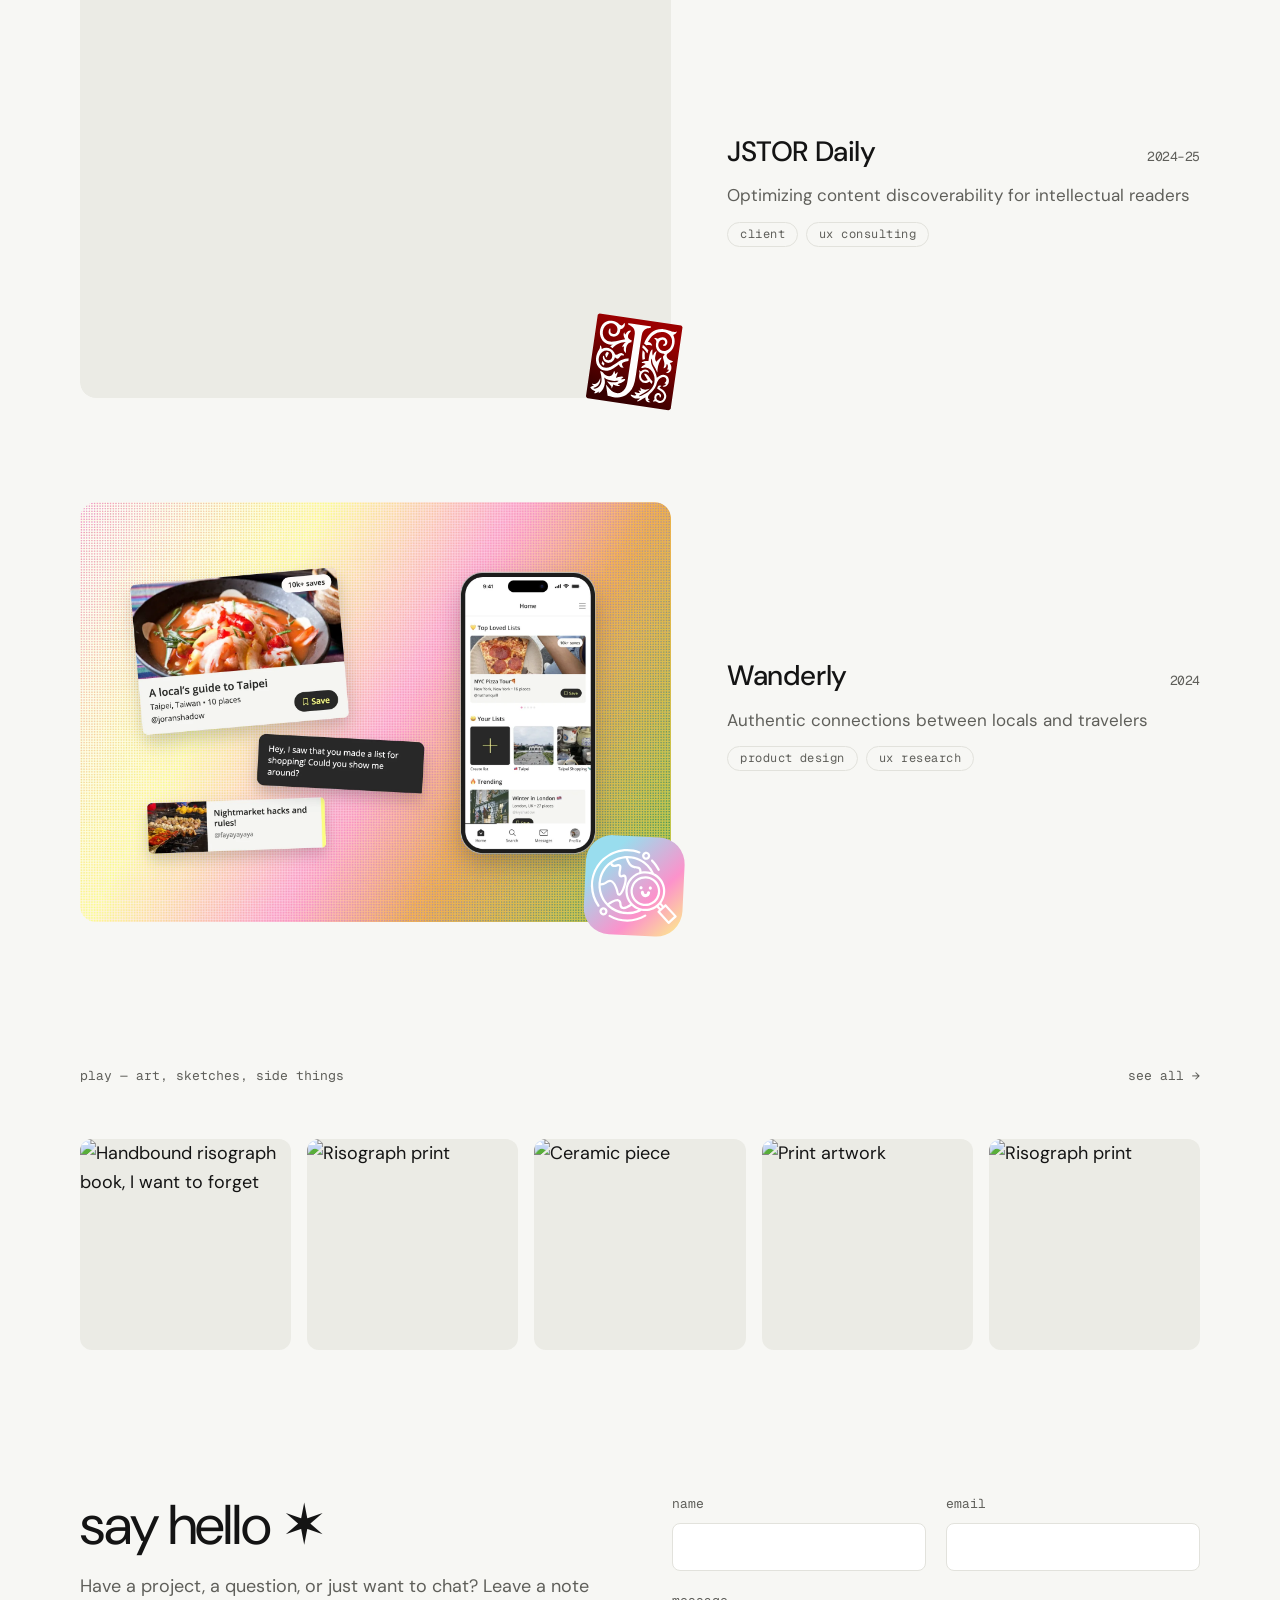
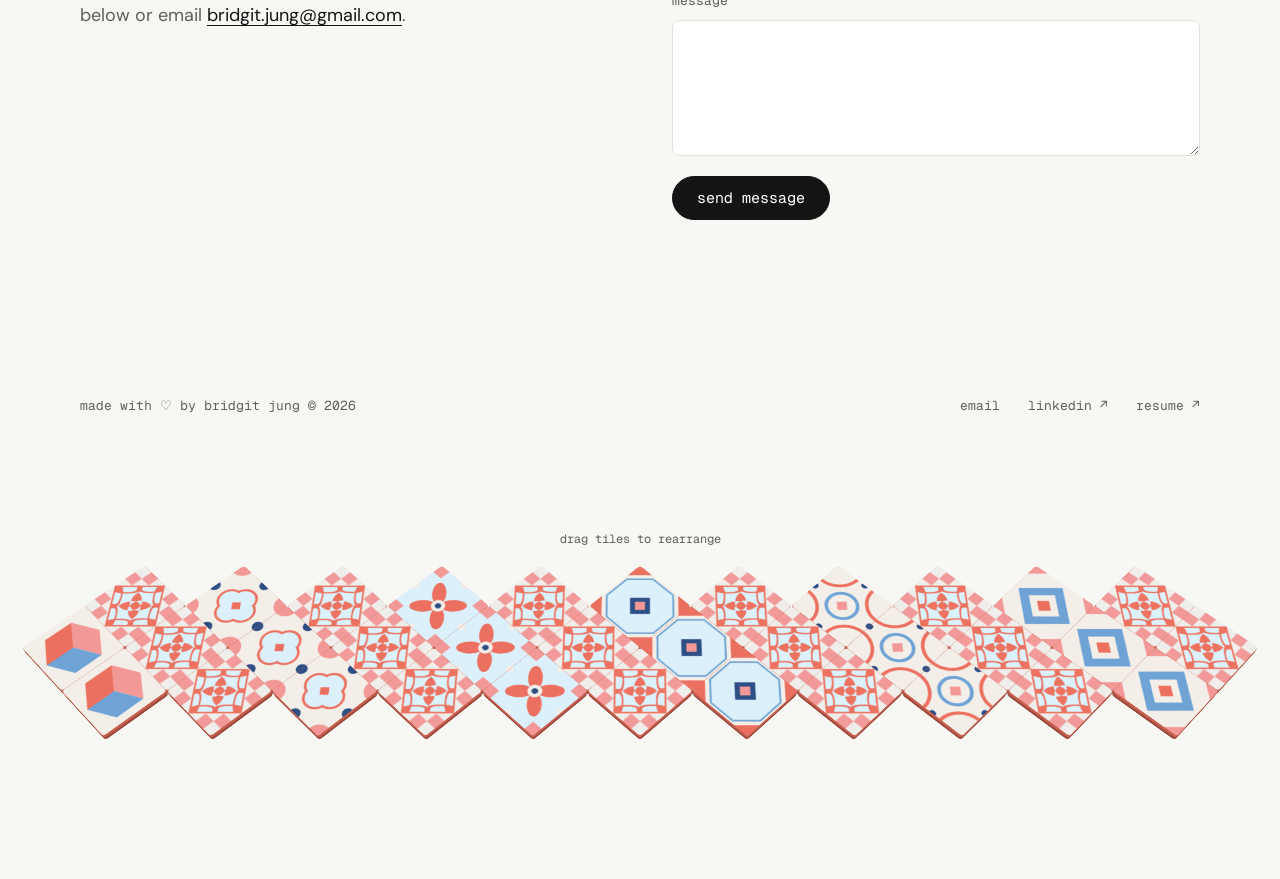
==== commit 5dd29381: "Add the legend design specs and revise the Discovery case study copy Add a design specs section with" ====
--- a/index.html
+++ b/index.html
@@ -74,7 +74,8 @@
           <p>Giving simulation results more room, without changing how engineers read them</p>
           <ul class="tags">
             <li>Enterprise Software</li>
-            <li>Data Visualization</li>
+            <li>End-to-end Design</li>
+            <li>AI Prototyping</li>
             <li>🔒 Password</li>
           </ul>
         </div>
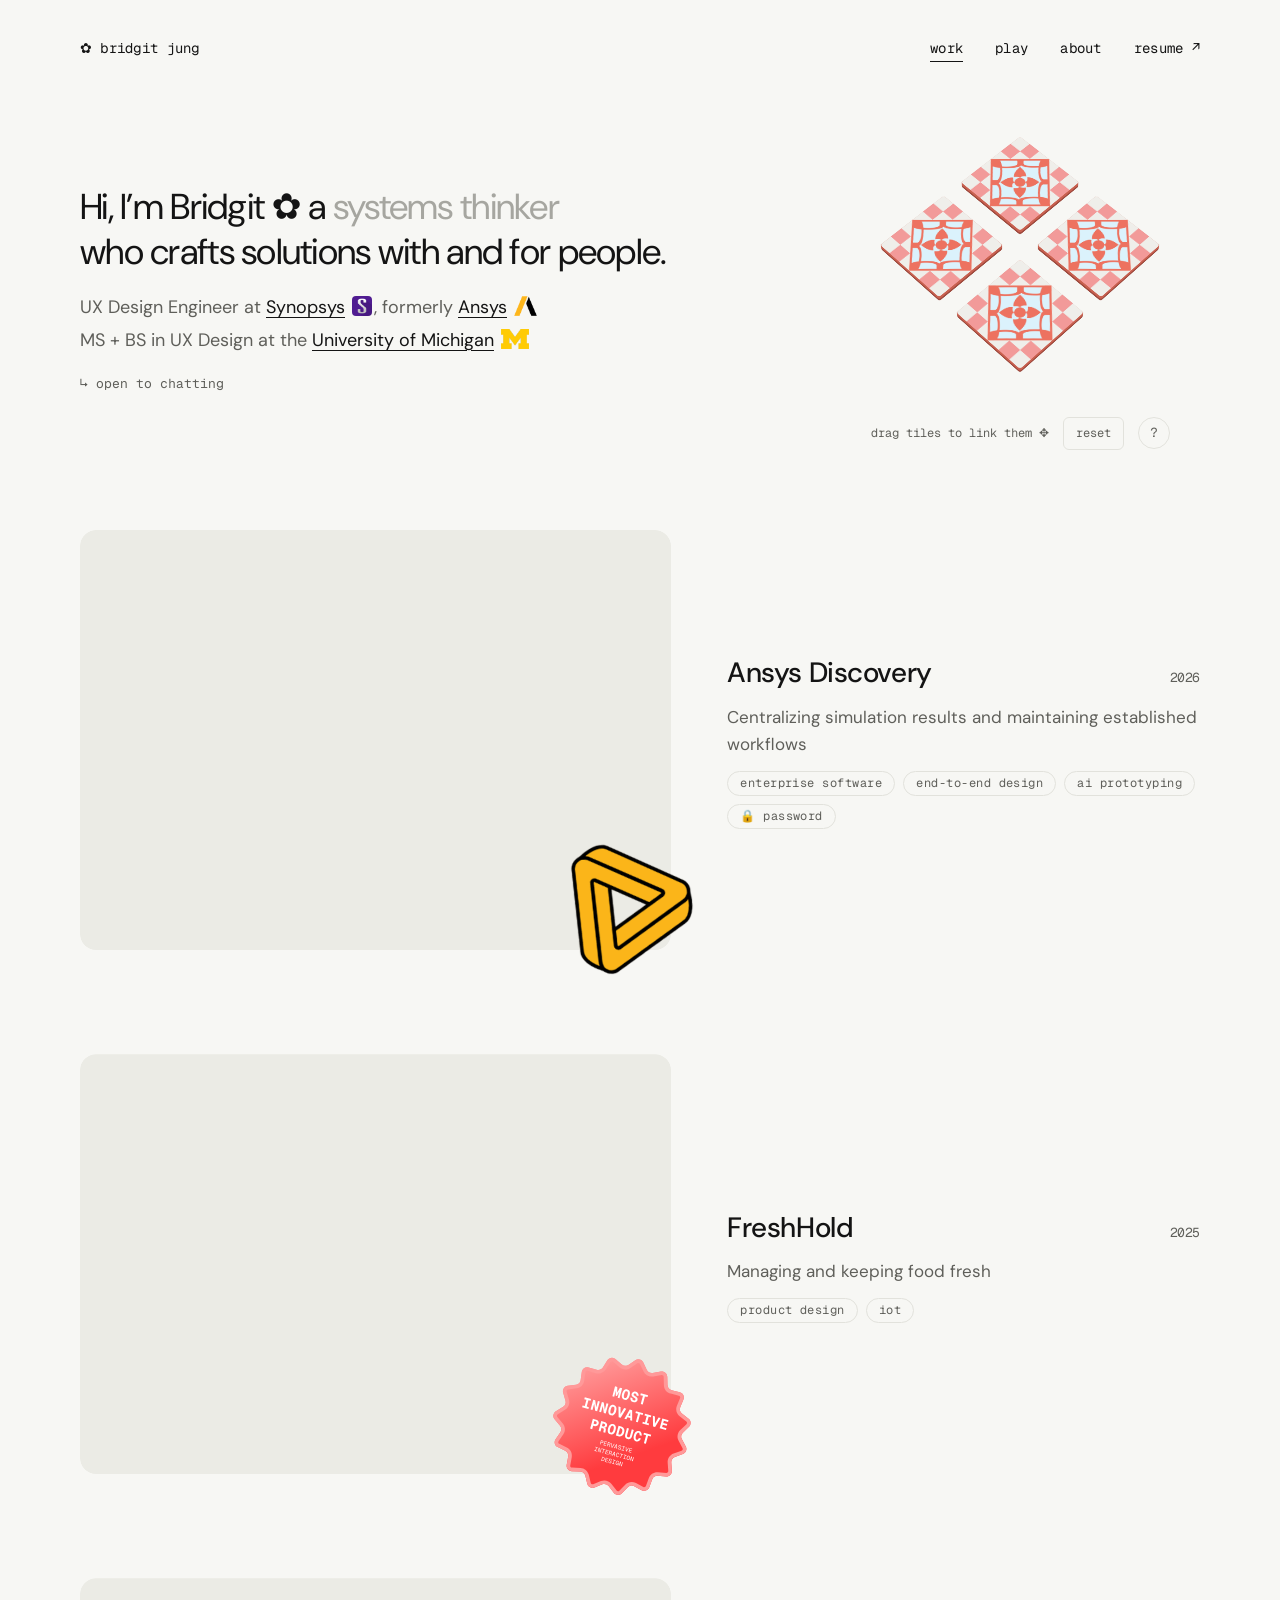
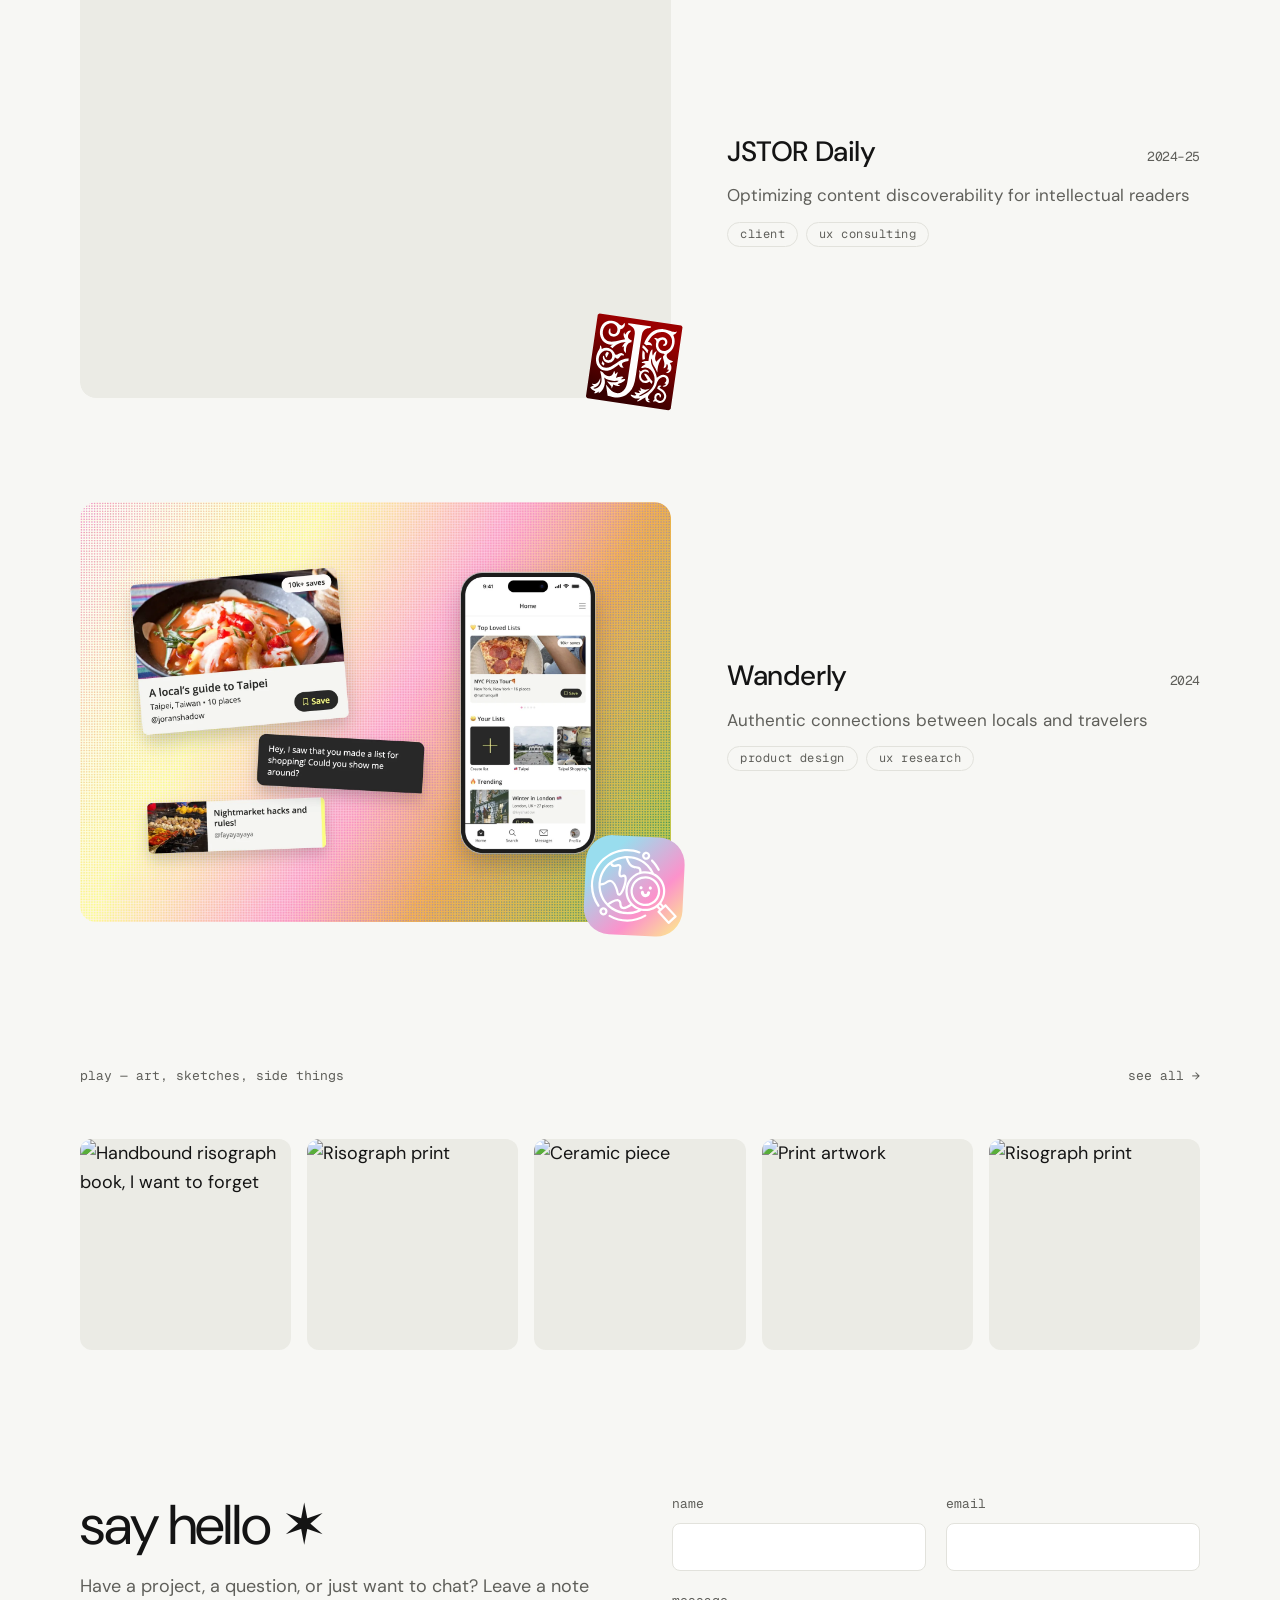
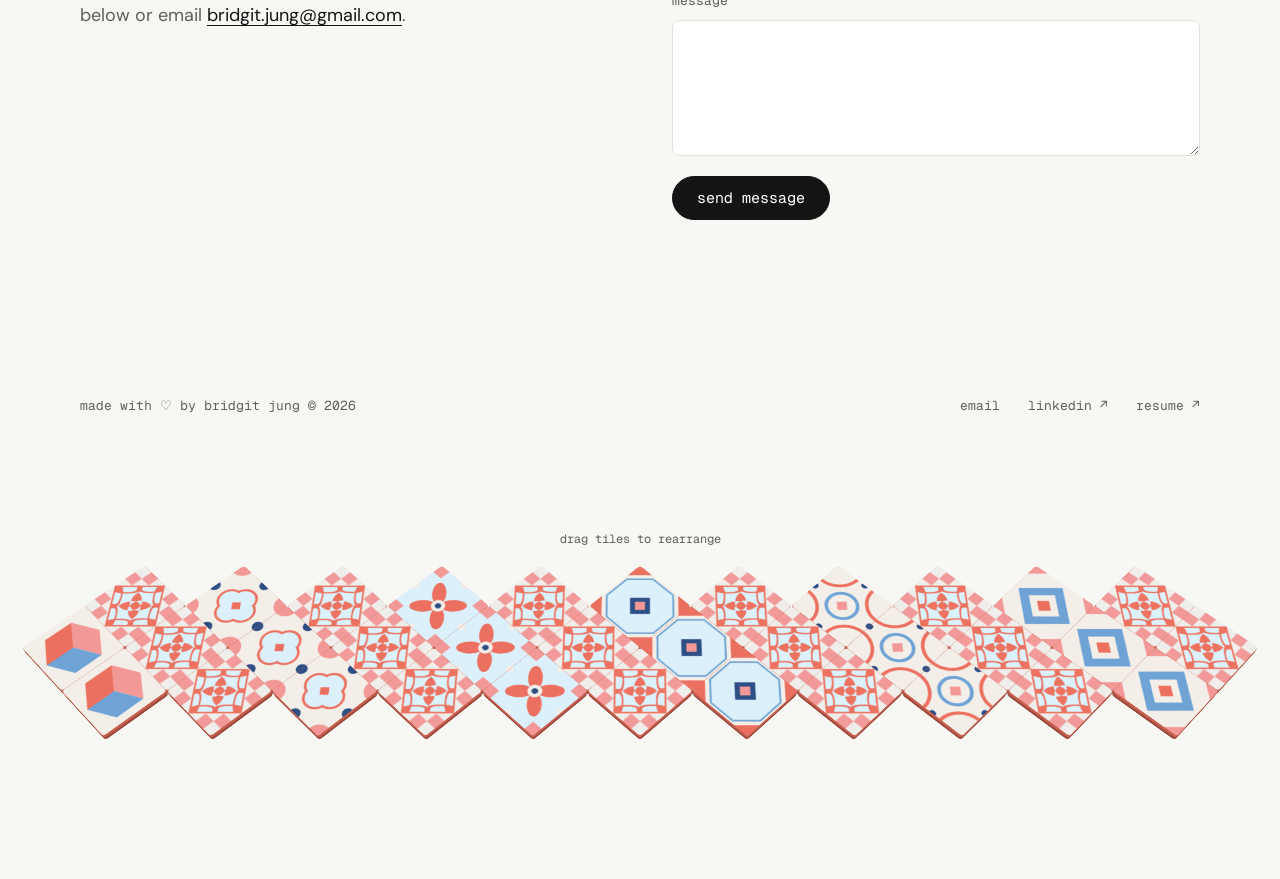
==== commit 4a8e23e3: "Retitle the Ansys Discovery case study Co-Authored-By: Claude Opus 5.5 <noreply@anthropic.com> Claud" ====
--- a/index.html
+++ b/index.html
@@ -71,7 +71,7 @@
         </div>
         <div class="project-info">
           <h2><a class="accent" href="discovery.html">Ansys Discovery</a> <span class="year">2026</span></h2>
-          <p>Giving simulation results more room, without changing how engineers read them</p>
+          <p>Centralizing simulation results and maintaining established workflows</p>
           <ul class="tags">
             <li>Enterprise Software</li>
             <li>End-to-end Design</li>
--- a/css/style.css
+++ b/css/style.css
@@ -514,6 +514,13 @@
 .fig-row.thirds { grid-template-columns: repeat(3, 1fr); }
 .fig-row.side-by-side { grid-template-columns: 1fr 1fr; }
 
+/* before / after video pairs on case studies */
+.compare { display: grid; grid-template-columns: 1fr 1fr; gap: 16px; margin: 32px 0 8px; align-items: start; }
+.compare figure { margin: 0; min-width: 0; }
+.compare figcaption { font-family: var(--mono); font-size: 12px; letter-spacing: 0.04em; text-transform: lowercase; color: var(--muted); margin: 0 0 8px; }
+.compare video { display: block; width: 100%; height: auto; border-radius: 12px; background: var(--card); }
+@media (max-width: 600px) { .compare { grid-template-columns: 1fr; } }
+
 .card { background: #fff; border: 1px solid var(--line); border-radius: 12px; padding: 20px 24px; margin: 20px 0; }
 /* consecutive cards sit closer together than they do to surrounding text */
 .card:has(+ .card) { margin-bottom: 10px; }
@@ -759,8 +766,8 @@
   .topnav { gap: 20px; }
   /* phones: links fold into a menu under the hamburger (js/navline.js) */
   .nav-toggle { display: flex; }
-  .topbar.has-menu .topnav { display: none; }
-  .topbar.menu-open .topnav {
+  /* the menu panel stays laid out and is clipped away; opening slides it down */
+  .topbar.has-menu .topnav {
     display: flex;
     flex-direction: column;
     gap: 0;
@@ -772,8 +779,25 @@
     background: var(--bg);
     border-bottom: 1px solid var(--line);
     font-size: 16px;
+    clip-path: inset(0 0 100% 0);
+    visibility: hidden;
+    transition: clip-path 0.35s cubic-bezier(0.22, 1, 0.36, 1), visibility 0s linear 0.35s;
   }
-  .topbar.menu-open .topnav a { padding: 12px 0; }
+  .topbar.has-menu .topnav a {
+    padding: 12px 0;
+    opacity: 0;
+    transform: translateY(-10px);
+    transition: opacity 0.2s ease, transform 0.35s cubic-bezier(0.22, 1, 0.36, 1);
+  }
+  .topbar.menu-open .topnav {
+    clip-path: inset(0 0 -1px 0);
+    visibility: visible;
+    transition: clip-path 0.35s cubic-bezier(0.22, 1, 0.36, 1), visibility 0s;
+  }
+  .topbar.menu-open .topnav a { opacity: 1; transform: none; }
+  .topbar.menu-open .topnav a:nth-child(2) { transition-delay: 0.03s; }
+  .topbar.menu-open .topnav a:nth-child(3) { transition-delay: 0.06s; }
+  .topbar.menu-open .topnav a:nth-child(4) { transition-delay: 0.09s; }
   .topbar.has-menu .nav-line { display: none; }
   .topbar.has-menu .topnav a[aria-current="page"] { text-decoration: underline; }
   .hero { padding: 24px 0 48px; }
@@ -801,3 +825,8 @@
   .back-to-top { right: 16px; bottom: 16px; }
 }
 
+/* phones: open the menu without the slide for people who prefer less motion */
+@media (max-width: 860px) and (prefers-reduced-motion: reduce) {
+  .topbar.has-menu .topnav,
+  .topbar.has-menu .topnav a { transition: none !important; transform: none; }
+}
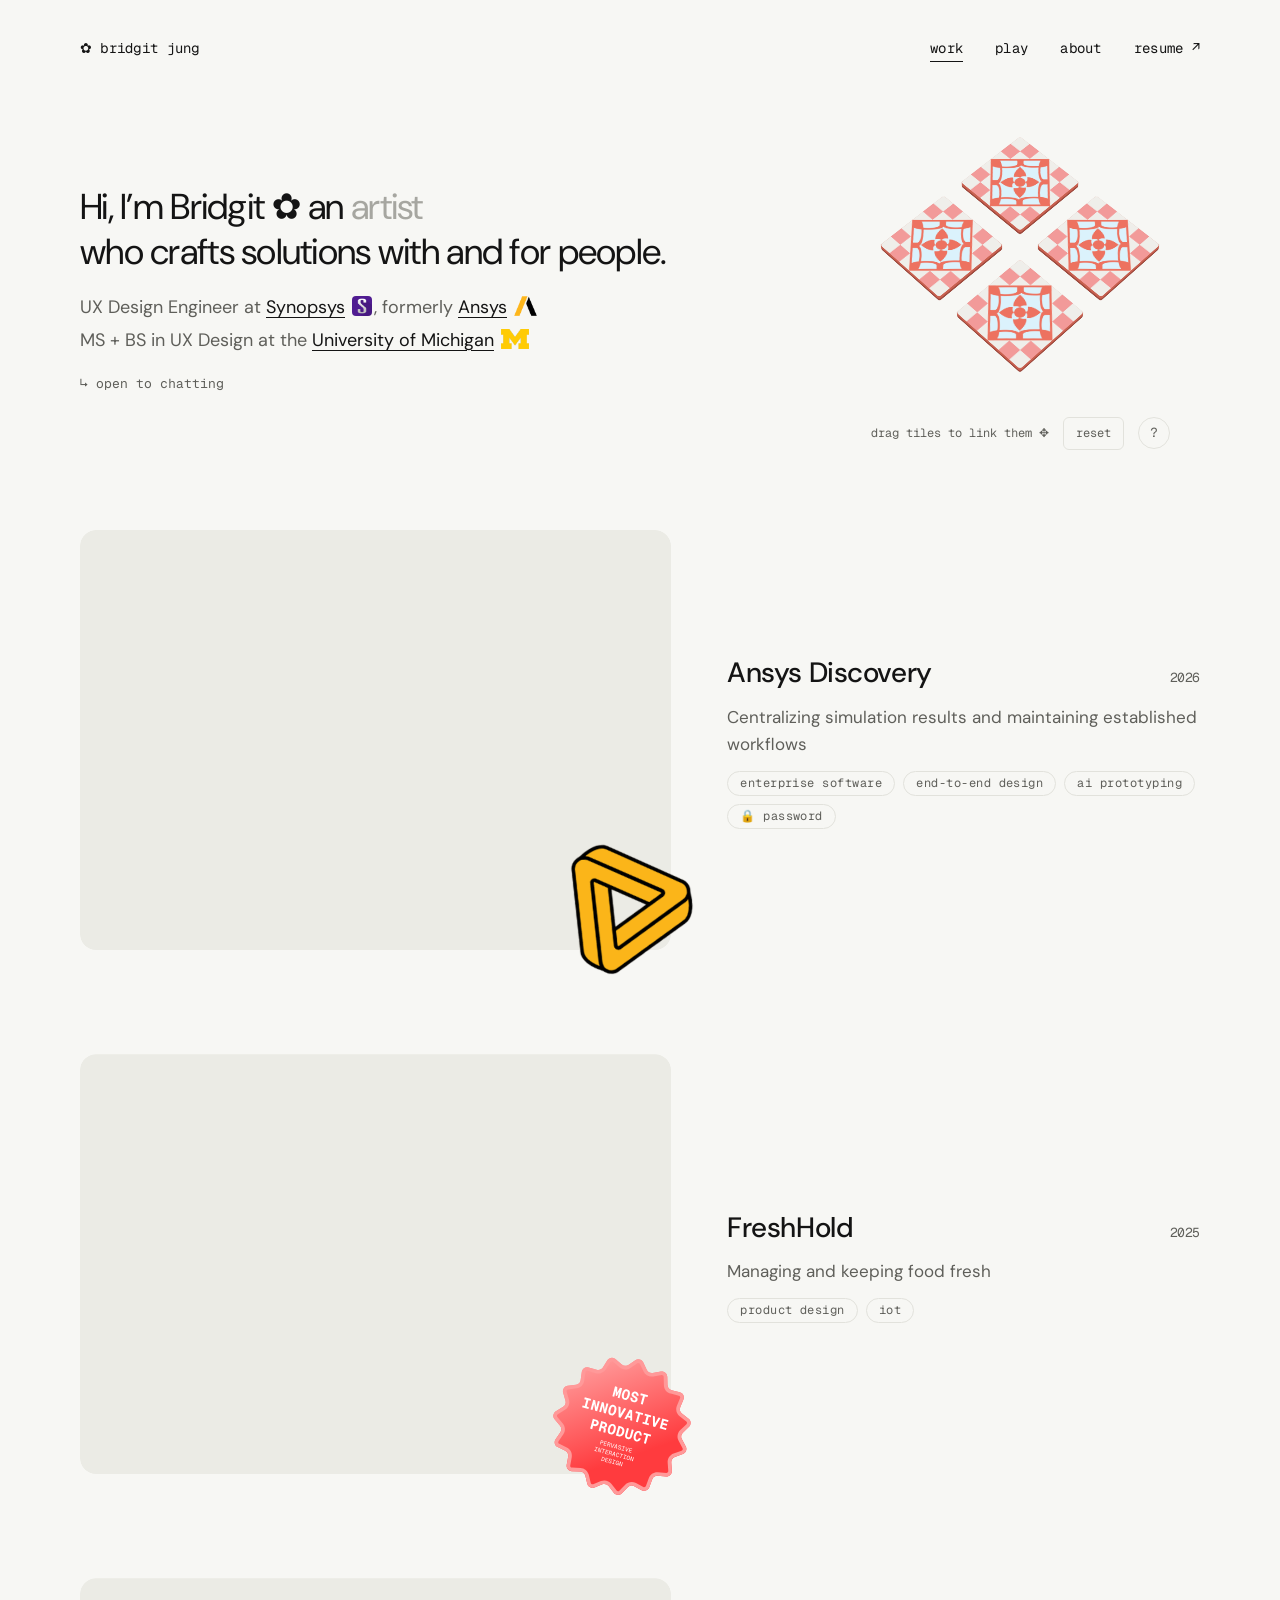
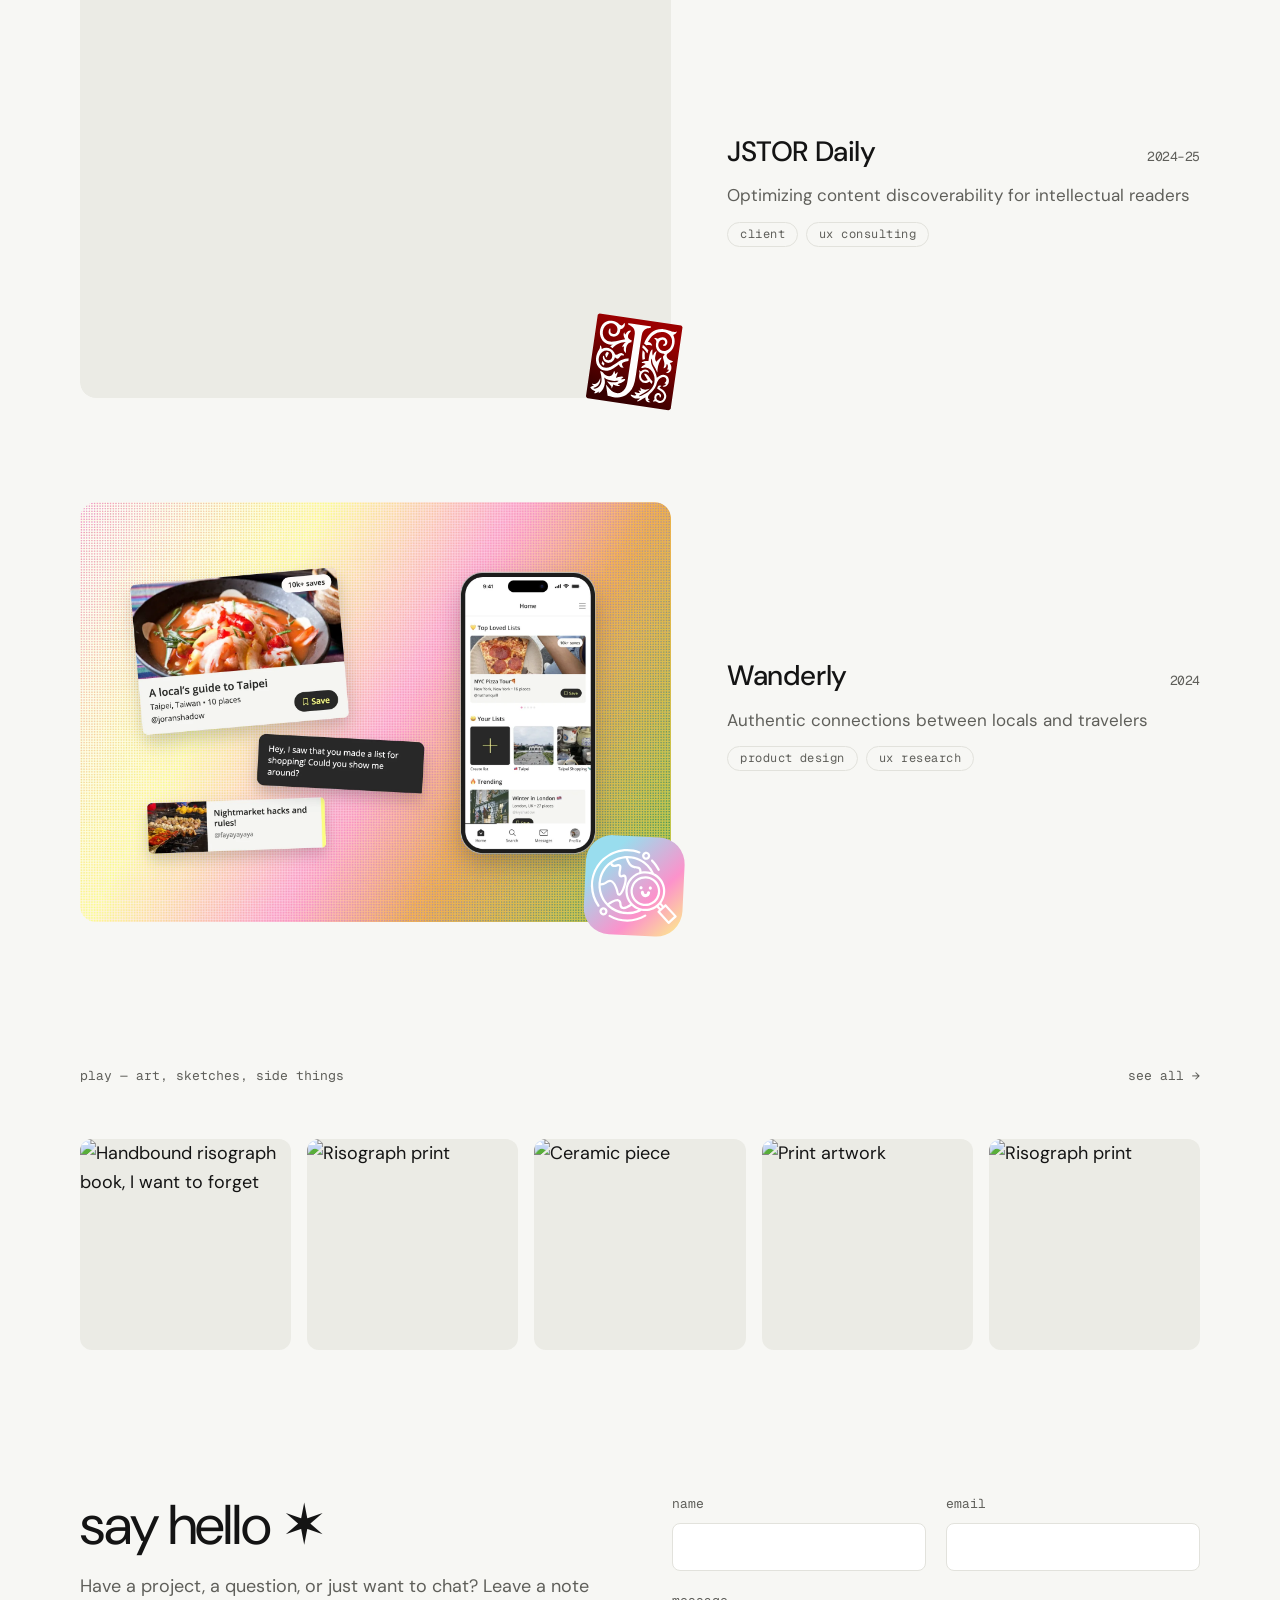
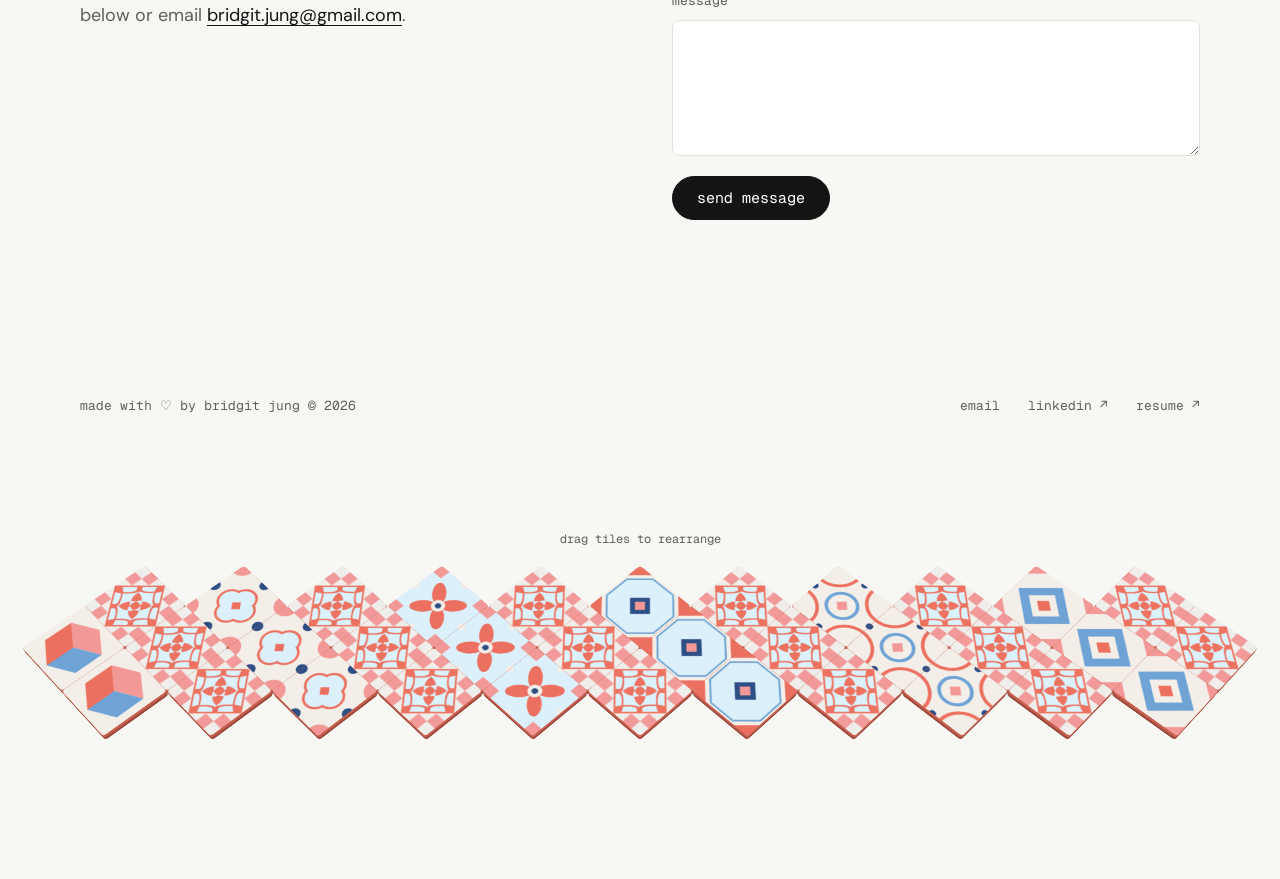
==== commit b243b8d9: "Use a rounder square favicon Add a favicon with larger rounded corners and point every page, includi" ====
--- a/index.html
+++ b/index.html
@@ -9,7 +9,7 @@
   <link rel="preconnect" href="https://fonts.gstatic.com" crossorigin />
   <link href="https://fonts.googleapis.com/css2?family=DM+Sans:wght@400;500;700&family=Geist+Mono:wght@400;600&display=swap" rel="stylesheet" />
   <link rel="stylesheet" href="css/style.css" />
-  <link rel="icon" type="image/png" href="assets/tiles/logo-tile.png" />
+  <link rel="icon" type="image/png" href="assets/brand/favicon-rounded.png" />
   <link rel="apple-touch-icon" href="assets/brand/apple-touch-icon.png" />
   <link rel="canonical" href="https://bridgitjung.me/" />
   <meta name="author" content="Bridgit Jung" />
--- a/css/style.css
+++ b/css/style.css
@@ -515,7 +515,7 @@
 .fig-row.side-by-side { grid-template-columns: 1fr 1fr; }
 
 /* before / after video pairs on case studies */
-.compare { display: grid; grid-template-columns: 1fr 1fr; gap: 16px; margin: 32px 0 8px; align-items: start; }
+.compare { display: grid; grid-template-columns: 1fr 1fr; gap: 16px; margin: 32px 0 16px; align-items: start; }
 .compare figure { margin: 0; min-width: 0; }
 .compare figcaption { font-family: var(--mono); font-size: 12px; letter-spacing: 0.04em; text-transform: lowercase; color: var(--muted); margin: 0 0 8px; }
 .compare video { display: block; width: 100%; height: auto; border-radius: 12px; background: var(--card); }
